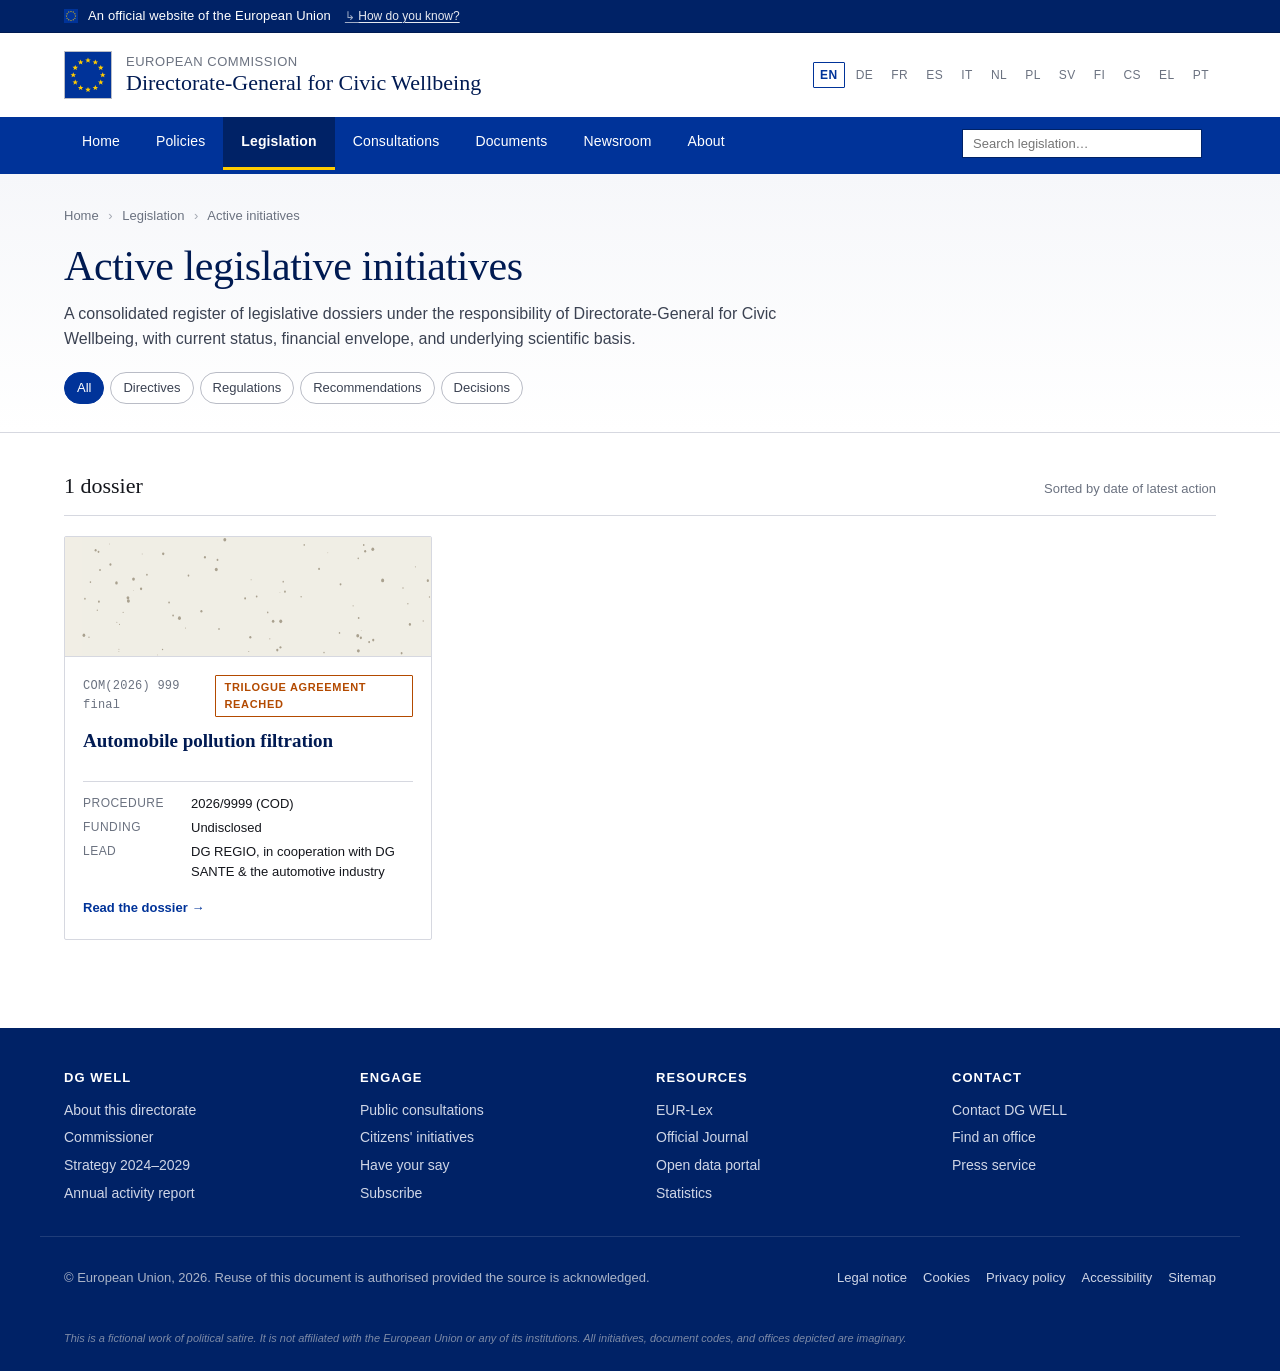
==== index.html @ bde006fa "Initial commit" ====
<!doctype html>
<html lang="en">
<head>
<meta charset="utf-8">
<meta name="viewport" content="width=device-width,initial-scale=1">
<title>Active legislative initiatives — Directorate-General for Civic Wellbeing</title>
<link rel="stylesheet" href="assets/styles.css">
</head>
<body>
<div class="eu-strip" role="banner">
  <div class="container eu-strip__inner">
    <span class="eu-strip__flag" aria-hidden="true"><svg viewBox="0 0 100 100" width="14" height="14" aria-hidden="true"><rect width="100" height="100" fill="#003399"/><g transform="translate(50.00 18.00)"><polygon points="0,-6 1.76,-1.85 6,-1.85 2.62,1.06 3.71,5.14 0,2.74 -3.71,5.14 -2.62,1.06 -6,-1.85 -1.76,-1.85" fill="#FFCC00"/></g><g transform="translate(66.00 22.29)"><polygon points="0,-6 1.76,-1.85 6,-1.85 2.62,1.06 3.71,5.14 0,2.74 -3.71,5.14 -2.62,1.06 -6,-1.85 -1.76,-1.85" fill="#FFCC00"/></g><g transform="translate(77.71 34.00)"><polygon points="0,-6 1.76,-1.85 6,-1.85 2.62,1.06 3.71,5.14 0,2.74 -3.71,5.14 -2.62,1.06 -6,-1.85 -1.76,-1.85" fill="#FFCC00"/></g><g transform="translate(82.00 50.00)"><polygon points="0,-6 1.76,-1.85 6,-1.85 2.62,1.06 3.71,5.14 0,2.74 -3.71,5.14 -2.62,1.06 -6,-1.85 -1.76,-1.85" fill="#FFCC00"/></g><g transform="translate(77.71 66.00)"><polygon points="0,-6 1.76,-1.85 6,-1.85 2.62,1.06 3.71,5.14 0,2.74 -3.71,5.14 -2.62,1.06 -6,-1.85 -1.76,-1.85" fill="#FFCC00"/></g><g transform="translate(66.00 77.71)"><polygon points="0,-6 1.76,-1.85 6,-1.85 2.62,1.06 3.71,5.14 0,2.74 -3.71,5.14 -2.62,1.06 -6,-1.85 -1.76,-1.85" fill="#FFCC00"/></g><g transform="translate(50.00 82.00)"><polygon points="0,-6 1.76,-1.85 6,-1.85 2.62,1.06 3.71,5.14 0,2.74 -3.71,5.14 -2.62,1.06 -6,-1.85 -1.76,-1.85" fill="#FFCC00"/></g><g transform="translate(34.00 77.71)"><polygon points="0,-6 1.76,-1.85 6,-1.85 2.62,1.06 3.71,5.14 0,2.74 -3.71,5.14 -2.62,1.06 -6,-1.85 -1.76,-1.85" fill="#FFCC00"/></g><g transform="translate(22.29 66.00)"><polygon points="0,-6 1.76,-1.85 6,-1.85 2.62,1.06 3.71,5.14 0,2.74 -3.71,5.14 -2.62,1.06 -6,-1.85 -1.76,-1.85" fill="#FFCC00"/></g><g transform="translate(18.00 50.00)"><polygon points="0,-6 1.76,-1.85 6,-1.85 2.62,1.06 3.71,5.14 0,2.74 -3.71,5.14 -2.62,1.06 -6,-1.85 -1.76,-1.85" fill="#FFCC00"/></g><g transform="translate(22.29 34.00)"><polygon points="0,-6 1.76,-1.85 6,-1.85 2.62,1.06 3.71,5.14 0,2.74 -3.71,5.14 -2.62,1.06 -6,-1.85 -1.76,-1.85" fill="#FFCC00"/></g><g transform="translate(34.00 22.29)"><polygon points="0,-6 1.76,-1.85 6,-1.85 2.62,1.06 3.71,5.14 0,2.74 -3.71,5.14 -2.62,1.06 -6,-1.85 -1.76,-1.85" fill="#FFCC00"/></g></svg></span>
    <span class="eu-strip__label">An official website of the European Union</span>
    <a class="eu-strip__verify" href="#">How do you know?</a>
  </div>
</div>
<header class="masthead">
  <div class="container masthead__inner">
    <a class="brand" href="#">
      <span class="brand__emblem"><svg viewBox="0 0 100 100" width="48" height="48" aria-hidden="true"><rect width="100" height="100" fill="#003399"/><g transform="translate(50.00 18.00)"><polygon points="0,-6 1.76,-1.85 6,-1.85 2.62,1.06 3.71,5.14 0,2.74 -3.71,5.14 -2.62,1.06 -6,-1.85 -1.76,-1.85" fill="#FFCC00"/></g><g transform="translate(66.00 22.29)"><polygon points="0,-6 1.76,-1.85 6,-1.85 2.62,1.06 3.71,5.14 0,2.74 -3.71,5.14 -2.62,1.06 -6,-1.85 -1.76,-1.85" fill="#FFCC00"/></g><g transform="translate(77.71 34.00)"><polygon points="0,-6 1.76,-1.85 6,-1.85 2.62,1.06 3.71,5.14 0,2.74 -3.71,5.14 -2.62,1.06 -6,-1.85 -1.76,-1.85" fill="#FFCC00"/></g><g transform="translate(82.00 50.00)"><polygon points="0,-6 1.76,-1.85 6,-1.85 2.62,1.06 3.71,5.14 0,2.74 -3.71,5.14 -2.62,1.06 -6,-1.85 -1.76,-1.85" fill="#FFCC00"/></g><g transform="translate(77.71 66.00)"><polygon points="0,-6 1.76,-1.85 6,-1.85 2.62,1.06 3.71,5.14 0,2.74 -3.71,5.14 -2.62,1.06 -6,-1.85 -1.76,-1.85" fill="#FFCC00"/></g><g transform="translate(66.00 77.71)"><polygon points="0,-6 1.76,-1.85 6,-1.85 2.62,1.06 3.71,5.14 0,2.74 -3.71,5.14 -2.62,1.06 -6,-1.85 -1.76,-1.85" fill="#FFCC00"/></g><g transform="translate(50.00 82.00)"><polygon points="0,-6 1.76,-1.85 6,-1.85 2.62,1.06 3.71,5.14 0,2.74 -3.71,5.14 -2.62,1.06 -6,-1.85 -1.76,-1.85" fill="#FFCC00"/></g><g transform="translate(34.00 77.71)"><polygon points="0,-6 1.76,-1.85 6,-1.85 2.62,1.06 3.71,5.14 0,2.74 -3.71,5.14 -2.62,1.06 -6,-1.85 -1.76,-1.85" fill="#FFCC00"/></g><g transform="translate(22.29 66.00)"><polygon points="0,-6 1.76,-1.85 6,-1.85 2.62,1.06 3.71,5.14 0,2.74 -3.71,5.14 -2.62,1.06 -6,-1.85 -1.76,-1.85" fill="#FFCC00"/></g><g transform="translate(18.00 50.00)"><polygon points="0,-6 1.76,-1.85 6,-1.85 2.62,1.06 3.71,5.14 0,2.74 -3.71,5.14 -2.62,1.06 -6,-1.85 -1.76,-1.85" fill="#FFCC00"/></g><g transform="translate(22.29 34.00)"><polygon points="0,-6 1.76,-1.85 6,-1.85 2.62,1.06 3.71,5.14 0,2.74 -3.71,5.14 -2.62,1.06 -6,-1.85 -1.76,-1.85" fill="#FFCC00"/></g><g transform="translate(34.00 22.29)"><polygon points="0,-6 1.76,-1.85 6,-1.85 2.62,1.06 3.71,5.14 0,2.74 -3.71,5.14 -2.62,1.06 -6,-1.85 -1.76,-1.85" fill="#FFCC00"/></g></svg></span>
      <span class="brand__text">
        <span class="brand__parent">European Commission</span>
        <span class="brand__dg">Directorate-General for Civic Wellbeing</span>
      </span>
    </a>
    <div class="masthead__lang" aria-label="Language">
      <a class="lang lang--current" href="#">EN</a><a class="lang" href="#">DE</a><a class="lang" href="#">FR</a><a class="lang" href="#">ES</a><a class="lang" href="#">IT</a><a class="lang" href="#">NL</a><a class="lang" href="#">PL</a><a class="lang" href="#">SV</a><a class="lang" href="#">FI</a><a class="lang" href="#">CS</a><a class="lang" href="#">EL</a><a class="lang" href="#">PT</a>
    </div>
  </div>
  <nav class="primary-nav" aria-label="Primary">
    <div class="container primary-nav__inner">
      <a href="#">Home</a>
      <a href="#">Policies</a>
      <a href="#" aria-current="page">Legislation</a>
      <a href="#">Consultations</a>
      <a href="#">Documents</a>
      <a href="#">Newsroom</a>
      <a href="#">About</a>
      <span class="primary-nav__search" role="search">
        <input type="search" placeholder="Search legislation…" aria-label="Search">
      </span>
    </div>
  </nav>
</header>

<main id="main">

  <section class="hero">
    <div class="container">
      <p class="breadcrumb"><a href="#">Home</a> <span>›</span> <a href="#">Legislation</a> <span>›</span> Active initiatives</p>
      <h1>Active legislative initiatives</h1>
      <p class="hero__lede">A consolidated register of legislative dossiers under the responsibility of Directorate-General for Civic Wellbeing, with current status, financial envelope, and underlying scientific basis.</p>
      <div class="hero__chips" aria-hidden="true">
        <span class="chip chip--active">All</span>
        <span class="chip">Directives</span>
        <span class="chip">Regulations</span>
        <span class="chip">Recommendations</span>
        <span class="chip">Decisions</span>
      </div>
    </div>
  </section>

  <section class="initiatives">
    <div class="container">
      <header class="initiatives__head">
        <h2>1 dossier</h2>
        <p class="initiatives__sort">Sorted by date of latest action</p>
      </header>
      <div class="grid">
<a class="card" href="legislation/pollution-filtration-for-personal-automobiles.html">
  <div class="card__hero"><svg viewBox="0 0 600 160" preserveAspectRatio="none" xmlns="http://www.w3.org/2000/svg" aria-hidden="true">
  <rect width="600" height="160" fill="#f1eee5"/>
  <g fill="#7a6f55" opacity="0.6">
    <circle cx="489.7" cy="10.7" r="1.30"/>
    <circle cx="430.9" cy="21.2" r="0.54"/>
    <circle cx="223.6" cy="99.8" r="1.72"/>
    <circle cx="57.4" cy="44.4" r="1.43"/>
    <circle cx="170.6" cy="88.0" r="1.38"/>
    <circle cx="250.0" cy="30.9" r="1.50"/>
    <circle cx="177.2" cy="105.6" r="1.43"/>
    <circle cx="301.3" cy="153.9" r="0.78"/>
    <circle cx="554.1" cy="68.5" r="1.05"/>
    <circle cx="587.2" cy="113.0" r="0.96"/>
    <circle cx="88.4" cy="153.8" r="0.66"/>
    <circle cx="485.0" cy="135.6" r="1.85"/>
    <circle cx="248.0" cy="43.7" r="2.42"/>
    <circle cx="197.7" cy="122.4" r="0.74"/>
    <circle cx="450.0" cy="129.0" r="1.20"/>
    <circle cx="50.2" cy="17.7" r="1.65"/>
    <circle cx="262.0" cy="3.7" r="2.40"/>
    <circle cx="332.3" cy="101.5" r="1.18"/>
    <circle cx="314.2" cy="80.1" r="1.38"/>
    <circle cx="562.1" cy="89.8" r="0.99"/>
    <circle cx="387.1" cy="80.4" r="1.09"/>
    <circle cx="574.3" cy="40.1" r="0.76"/>
    <circle cx="348.0" cy="152.1" r="1.82"/>
    <circle cx="88.4" cy="150.8" r="0.70"/>
    <circle cx="565.4" cy="117.5" r="1.82"/>
    <circle cx="124.7" cy="69.7" r="1.84"/>
    <circle cx="520.7" cy="58.4" r="2.49"/>
    <circle cx="95.3" cy="101.4" r="0.84"/>
    <circle cx="551.8" cy="156.3" r="1.53"/>
    <circle cx="151.6" cy="158.5" r="0.63"/>
    <circle cx="103.2" cy="81.8" r="2.27"/>
    <circle cx="504.6" cy="16.4" r="2.37"/>
    <circle cx="85.0" cy="114.7" r="0.73"/>
    <circle cx="229.4" cy="27.3" r="1.61"/>
    <circle cx="187.6" cy="109.1" r="2.46"/>
    <circle cx="498.6" cy="141.3" r="1.56"/>
    <circle cx="392.2" cy="10.6" r="1.15"/>
    <circle cx="295.3" cy="82.6" r="1.57"/>
    <circle cx="89.4" cy="117.6" r="0.80"/>
    <circle cx="161.0" cy="22.6" r="1.92"/>
    <circle cx="112.3" cy="56.6" r="2.29"/>
    <circle cx="472.3" cy="92.6" r="0.86"/>
    <circle cx="485.6" cy="125.9" r="0.51"/>
    <circle cx="74.5" cy="36.9" r="1.68"/>
    <circle cx="505.3" cy="138.6" r="1.78"/>
    <circle cx="480.7" cy="28.6" r="1.15"/>
    <circle cx="55.6" cy="87.0" r="1.53"/>
    <circle cx="159.9" cy="151.3" r="1.10"/>
    <circle cx="479.9" cy="132.9" r="2.39"/>
    <circle cx="103.9" cy="86.0" r="2.41"/>
    <circle cx="32.7" cy="83.0" r="1.22"/>
    <circle cx="41.7" cy="60.6" r="1.23"/>
    <circle cx="594.8" cy="58.7" r="1.80"/>
    <circle cx="335.8" cy="136.9" r="0.84"/>
    <circle cx="52.9" cy="98.5" r="0.99"/>
    <circle cx="112.2" cy="72.0" r="0.51"/>
    <circle cx="341.2" cy="113.3" r="2.08"/>
    <circle cx="352.4" cy="74.9" r="0.53"/>
    <circle cx="353.7" cy="113.4" r="2.44"/>
    <circle cx="360.6" cy="73.5" r="1.49"/>
    <circle cx="39.3" cy="134.7" r="0.99"/>
    <circle cx="73.1" cy="9.5" r="0.65"/>
    <circle cx="303.8" cy="134.8" r="1.71"/>
    <circle cx="481.4" cy="109.0" r="1.41"/>
    <circle cx="424.6" cy="155.4" r="1.09"/>
    <circle cx="480.9" cy="153.1" r="2.33"/>
    <circle cx="492.1" cy="19.0" r="1.68"/>
    <circle cx="84.4" cy="61.7" r="2.12"/>
    <circle cx="126.5" cy="23.0" r="0.67"/>
    <circle cx="597.5" cy="80.7" r="1.06"/>
    <circle cx="353.2" cy="148.4" r="1.63"/>
    <circle cx="305.1" cy="57.4" r="0.73"/>
    <circle cx="416.5" cy="42.9" r="1.50"/>
    <circle cx="134.3" cy="50.8" r="1.36"/>
    <circle cx="252.5" cy="123.7" r="1.23"/>
    <circle cx="451.7" cy="63.6" r="1.53"/>
    <circle cx="54.9" cy="19.9" r="1.54"/>
    <circle cx="357.7" cy="60.1" r="1.18"/>
    <circle cx="202.4" cy="51.9" r="1.42"/>
    <circle cx="31.0" cy="132.1" r="2.24"/>
  </g>
</svg></div>
  <div class="card__body">
    <div class="card__meta">
      <span class="card__code">COM(2026) 999 final</span>
      <span class="status status--trilogue">Trilogue agreement reached</span>
    </div>
    <h2 class="card__title">Automobile pollution filtration</h2>
    <p class="card__summary"></p>
    <dl class="card__facts">
      <div><dt>Procedure</dt><dd>2026/9999 (COD)</dd></div>
      <div><dt>Funding</dt><dd>Undisclosed</dd></div>
      <div><dt>Lead</dt><dd>DG REGIO, in cooperation with DG SANTE &amp; the automotive industry</dd></div>
    </dl>
    <span class="card__cta">Read the dossier <span aria-hidden="true">→</span></span>
  </div>
</a>
      </div>
    </div>
  </section>

</main>

<footer class="site-footer">
  <div class="container site-footer__top">
    <div class="site-footer__col">
      <h4>DG WELL</h4>
      <ul>
        <li><a href="#">About this directorate</a></li>
        <li><a href="#">Commissioner</a></li>
        <li><a href="#">Strategy 2024–2029</a></li>
        <li><a href="#">Annual activity report</a></li>
      </ul>
    </div>
    <div class="site-footer__col">
      <h4>Engage</h4>
      <ul>
        <li><a href="#">Public consultations</a></li>
        <li><a href="#">Citizens' initiatives</a></li>
        <li><a href="#">Have your say</a></li>
        <li><a href="#">Subscribe</a></li>
      </ul>
    </div>
    <div class="site-footer__col">
      <h4>Resources</h4>
      <ul>
        <li><a href="#">EUR-Lex</a></li>
        <li><a href="#">Official Journal</a></li>
        <li><a href="#">Open data portal</a></li>
        <li><a href="#">Statistics</a></li>
      </ul>
    </div>
    <div class="site-footer__col">
      <h4>Contact</h4>
      <ul>
        <li><a href="#">Contact DG WELL</a></li>
        <li><a href="#">Find an office</a></li>
        <li><a href="#">Press service</a></li>
      </ul>
    </div>
  </div>
  <div class="container site-footer__legal">
    <p>© European Union, 2026. Reuse of this document is authorised provided the source is acknowledged.</p>
    <ul class="site-footer__links">
      <li><a href="#">Legal notice</a></li>
      <li><a href="#">Cookies</a></li>
      <li><a href="#">Privacy policy</a></li>
      <li><a href="#">Accessibility</a></li>
      <li><a href="#">Sitemap</a></li>
    </ul>
  </div>
  <div class="container site-footer__disclaimer">This is a fictional work of political satire. It is not affiliated with the European Union or any of its institutions. All initiatives, document codes, and offices depicted are imaginary.</div>
</footer>
</body>
</html>
---- assets/styles.css ----
/* ---------------------------------------------------------------------------
   Tokens
   ------------------------------------------------------------------------- */
:root {
  --eu-blue: #003399;
  --eu-blue-deep: #002266;
  --eu-blue-ink: #001a52;
  --eu-blue-tint: #e6ecf6;
  --eu-gold: #ffcc00;
  --ink: #14161c;
  --ink-soft: #3b4252;
  --muted: #6b7280;
  --hairline: #d6d8e0;
  --hairline-strong: #b9bcc6;
  --paper: #ffffff;
  --paper-tint: #f6f7fa;
  --paper-tint-2: #eef0f5;

  --status-adopted: #006b3c;
  --status-trilogue: #b34a00;
  --status-council: #8a6d00;
  --status-proposal: #0050a0;
  --status-consultation: #5a2e8a;
  --status-neutral: #4b5563;

  --sans: -apple-system, BlinkMacSystemFont, "Segoe UI", "Helvetica Neue", Arial,
    "Noto Sans", system-ui, sans-serif;
  --serif: Georgia, "Source Serif Pro", "Iowan Old Style", "Times New Roman", serif;
  --mono: ui-monospace, "SF Mono", "JetBrains Mono", "Menlo", "Consolas", monospace;

  --container: 1200px;
  --document-width: 760px;
  --radius: 2px;
}

* {
  box-sizing: border-box;
}

html {
  -webkit-text-size-adjust: 100%;
}

body {
  margin: 0;
  background: var(--paper);
  color: var(--ink);
  font-family: var(--sans);
  font-size: 16px;
  line-height: 1.55;
  -webkit-font-smoothing: antialiased;
  text-rendering: optimizeLegibility;
}

a {
  color: var(--eu-blue);
  text-decoration: underline;
  text-underline-offset: 2px;
  text-decoration-thickness: 1px;
}
a:hover {
  color: var(--eu-blue-deep);
  text-decoration-thickness: 2px;
}

img,
svg {
  display: block;
  max-width: 100%;
}

.container {
  max-width: var(--container);
  margin: 0 auto;
  padding: 0 24px;
}

/* ---------------------------------------------------------------------------
   Top blue strip — "An official website..."
   ------------------------------------------------------------------------- */
.eu-strip {
  background: var(--eu-blue-deep);
  color: #fff;
  font-size: 13px;
  border-bottom: 1px solid var(--eu-blue-ink);
}
.eu-strip__inner {
  display: flex;
  align-items: center;
  gap: 10px;
  height: 32px;
}
.eu-strip__flag svg {
  display: block;
}
.eu-strip__label {
  letter-spacing: 0.01em;
}
.eu-strip__verify {
  color: #fff;
  font-size: 12px;
  margin-left: 4px;
  opacity: 0.9;
}
.eu-strip__verify::before {
  content: "↳ ";
  opacity: 0.7;
}

/* ---------------------------------------------------------------------------
   Masthead — emblem + parent + DG + language switcher
   ------------------------------------------------------------------------- */
.masthead {
  background: #fff;
  border-bottom: 4px solid var(--eu-blue);
}
.masthead__inner {
  display: flex;
  align-items: center;
  justify-content: space-between;
  gap: 24px;
  padding-top: 18px;
  padding-bottom: 18px;
}
.brand {
  display: flex;
  align-items: center;
  gap: 14px;
  text-decoration: none;
  color: inherit;
}
.brand__emblem svg {
  border: 1px solid var(--hairline-strong);
}
.brand__text {
  display: flex;
  flex-direction: column;
  line-height: 1.15;
}
.brand__parent {
  font-size: 13px;
  color: var(--muted);
  letter-spacing: 0.04em;
  text-transform: uppercase;
}
.brand__dg {
  font-family: var(--serif);
  font-size: 22px;
  color: var(--eu-blue-ink);
  font-weight: 400;
}

.masthead__lang {
  display: flex;
  flex-wrap: wrap;
  gap: 2px 4px;
  align-items: center;
  max-width: 480px;
  justify-content: flex-end;
}
.lang {
  font-size: 12px;
  padding: 3px 6px;
  text-decoration: none;
  color: var(--muted);
  border: 1px solid transparent;
  border-radius: 1px;
  letter-spacing: 0.04em;
}
.lang:hover {
  color: var(--eu-blue);
  background: var(--eu-blue-tint);
}
.lang--current {
  color: var(--eu-blue);
  background: #fff;
  border-color: var(--eu-blue);
  font-weight: 600;
}

/* ---------------------------------------------------------------------------
   Primary navigation
   ------------------------------------------------------------------------- */
.primary-nav {
  background: var(--eu-blue);
  color: #fff;
}
.primary-nav__inner {
  display: flex;
  align-items: stretch;
  gap: 0;
  flex-wrap: wrap;
}
.primary-nav a {
  color: #fff;
  text-decoration: none;
  padding: 14px 18px;
  font-size: 14px;
  letter-spacing: 0.01em;
  border-bottom: 3px solid transparent;
}
.primary-nav a:hover {
  background: var(--eu-blue-deep);
}
.primary-nav a[aria-current="page"] {
  border-bottom-color: var(--eu-gold);
  background: var(--eu-blue-deep);
  font-weight: 600;
}
.primary-nav__search {
  margin-left: auto;
  display: flex;
  align-items: center;
  padding: 8px 14px;
}
.primary-nav__search input {
  font-family: inherit;
  font-size: 13px;
  background: #fff;
  border: 1px solid var(--eu-blue-deep);
  padding: 6px 10px;
  width: 240px;
  outline: none;
}
.primary-nav__search input:focus {
  border-color: var(--eu-gold);
}

/* ---------------------------------------------------------------------------
   Hero (index landing)
   ------------------------------------------------------------------------- */
.hero {
  background: linear-gradient(180deg, var(--paper-tint) 0%, var(--paper) 100%);
  border-bottom: 1px solid var(--hairline);
  padding: 32px 0 28px;
}
.breadcrumb {
  font-size: 13px;
  color: var(--muted);
  margin: 0 0 16px;
}
.breadcrumb a {
  color: var(--muted);
  text-decoration: none;
}
.breadcrumb a:hover {
  color: var(--eu-blue);
  text-decoration: underline;
}
.breadcrumb span {
  margin: 0 6px;
  opacity: 0.6;
}
.hero h1 {
  font-family: var(--serif);
  font-size: clamp(28px, 3.6vw, 42px);
  line-height: 1.15;
  margin: 0 0 12px;
  color: var(--eu-blue-ink);
  font-weight: 400;
  letter-spacing: -0.01em;
}
.hero__lede {
  max-width: 720px;
  font-size: 16px;
  color: var(--ink-soft);
  margin: 0 0 20px;
}
.hero__chips {
  display: flex;
  flex-wrap: wrap;
  gap: 6px;
}
.chip {
  display: inline-block;
  padding: 5px 12px;
  border: 1px solid var(--hairline-strong);
  border-radius: 999px;
  background: #fff;
  font-size: 13px;
  color: var(--ink-soft);
}
.chip--active {
  background: var(--eu-blue);
  border-color: var(--eu-blue);
  color: #fff;
}

/* ---------------------------------------------------------------------------
   Initiatives section + grid
   ------------------------------------------------------------------------- */
.initiatives {
  padding: 36px 0 64px;
}
.initiatives__head {
  display: flex;
  align-items: baseline;
  justify-content: space-between;
  margin: 0 0 20px;
  border-bottom: 1px solid var(--hairline);
  padding-bottom: 12px;
}
.initiatives__head h2 {
  font-family: var(--serif);
  font-size: 22px;
  font-weight: 400;
  margin: 0;
  color: var(--ink);
}
.initiatives__sort {
  font-size: 13px;
  color: var(--muted);
  margin: 0;
}

.grid {
  display: grid;
  grid-template-columns: repeat(3, 1fr);
  gap: 24px;
}
@media (max-width: 980px) {
  .grid {
    grid-template-columns: repeat(2, 1fr);
  }
}
@media (max-width: 640px) {
  .grid {
    grid-template-columns: 1fr;
  }
}

.empty {
  grid-column: 1 / -1;
  border: 2px dashed var(--hairline);
  padding: 40px;
  text-align: center;
  color: var(--muted);
  background: var(--paper-tint);
}
.empty h2 {
  margin: 0 0 8px;
  font-family: var(--serif);
  color: var(--ink);
}
.empty code {
  background: #fff;
  padding: 2px 6px;
  border: 1px solid var(--hairline);
  font-size: 13px;
}

/* Cards */
.card {
  display: flex;
  flex-direction: column;
  background: #fff;
  border: 1px solid var(--hairline);
  border-radius: var(--radius);
  text-decoration: none;
  color: inherit;
  overflow: hidden;
  transition: box-shadow 120ms ease, border-color 120ms ease, transform 120ms ease;
}
.card:hover {
  border-color: var(--eu-blue);
  box-shadow: 0 6px 20px rgba(0, 51, 153, 0.10);
  transform: translateY(-1px);
}
.card__hero {
  height: 120px;
  border-bottom: 1px solid var(--hairline);
  background: var(--paper-tint-2);
  overflow: hidden;
}
.card__hero svg {
  width: 100%;
  height: 100%;
}
.card__body {
  padding: 18px 18px 20px;
  display: flex;
  flex-direction: column;
  gap: 12px;
  flex: 1;
}
.card__meta {
  display: flex;
  align-items: center;
  justify-content: space-between;
  gap: 8px;
}
.card__code {
  font-family: var(--mono);
  font-size: 12px;
  color: var(--muted);
  letter-spacing: 0.02em;
}
.card__title {
  font-family: var(--serif);
  font-size: 19px;
  line-height: 1.25;
  margin: 0;
  font-weight: 600;
  color: var(--eu-blue-ink);
}
.card__summary {
  margin: 0;
  font-size: 14px;
  color: var(--ink-soft);
  line-height: 1.5;
}
.card__facts {
  margin: 4px 0 0;
  display: grid;
  grid-template-columns: 1fr;
  gap: 4px;
  font-size: 13px;
  border-top: 1px solid var(--hairline);
  padding-top: 12px;
}
.card__facts > div {
  display: grid;
  grid-template-columns: 100px 1fr;
  gap: 8px;
}
.card__facts dt {
  color: var(--muted);
  font-size: 12px;
  text-transform: uppercase;
  letter-spacing: 0.04em;
}
.card__facts dd {
  margin: 0;
  color: var(--ink);
}
.card__cta {
  margin-top: auto;
  padding-top: 4px;
  font-size: 13px;
  color: var(--eu-blue);
  font-weight: 600;
}
.card:hover .card__cta {
  text-decoration: underline;
}

/* ---------------------------------------------------------------------------
   Status badges
   ------------------------------------------------------------------------- */
.status {
  display: inline-block;
  padding: 3px 9px;
  border-radius: 1px;
  font-size: 11px;
  font-weight: 600;
  text-transform: uppercase;
  letter-spacing: 0.06em;
  border: 1px solid currentColor;
  background: #fff;
}
.status--adopted    { color: var(--status-adopted); }
.status--trilogue   { color: var(--status-trilogue); }
.status--council    { color: var(--status-council); }
.status--proposal   { color: var(--status-proposal); }
.status--consultation { color: var(--status-consultation); }
.status--neutral    { color: var(--status-neutral); }

/* ---------------------------------------------------------------------------
   Document (initiative detail)
   ------------------------------------------------------------------------- */
.document {
  padding: 28px 0 64px;
  background: var(--paper);
}
.document__inner {
  /* breadcrumb + hero + head + layout share container */
}
.document__hero {
  margin: 16px 0 24px;
  border: 1px solid var(--hairline);
  height: 160px;
  overflow: hidden;
}
.document__hero svg {
  width: 100%;
  height: 100%;
}
.document__head {
  margin-bottom: 28px;
  padding-bottom: 22px;
  border-bottom: 2px solid var(--eu-blue);
}
.document__code {
  font-family: var(--mono);
  font-size: 13px;
  color: var(--muted);
  margin: 0 0 6px;
  letter-spacing: 0.02em;
}
.document__head h1 {
  font-family: var(--serif);
  font-weight: 400;
  font-size: clamp(26px, 3.2vw, 36px);
  line-height: 1.18;
  margin: 0 0 10px;
  color: var(--eu-blue-ink);
  letter-spacing: -0.005em;
}
.document__short {
  margin: 0 0 14px;
  color: var(--ink-soft);
  font-size: 15px;
}
.document__short em {
  color: var(--muted);
  font-style: italic;
}
.document__meta-row {
  display: flex;
  flex-wrap: wrap;
  gap: 12px;
  align-items: center;
  font-size: 13px;
  color: var(--muted);
}
.document__meta-row .document__date::before,
.document__meta-row .document__file::before {
  content: "·";
  margin-right: 12px;
  color: var(--hairline-strong);
}

.document__layout {
  display: grid;
  grid-template-columns: 1fr 280px;
  gap: 48px;
}
@media (max-width: 900px) {
  .document__layout {
    grid-template-columns: 1fr;
  }
}

.document__aside {
  font-size: 13px;
  border-left: 4px solid var(--eu-blue);
  padding: 0 0 0 18px;
  align-self: start;
  position: sticky;
  top: 16px;
}
.facts {
  margin: 0 0 24px;
  display: flex;
  flex-direction: column;
  gap: 12px;
}
.facts > div {
  display: flex;
  flex-direction: column;
  gap: 2px;
}
.facts dt {
  text-transform: uppercase;
  letter-spacing: 0.06em;
  font-size: 11px;
  color: var(--muted);
  font-weight: 600;
}
.facts dd {
  margin: 0;
  color: var(--ink);
  font-size: 14px;
}
.aside-block {
  margin-bottom: 22px;
}
.aside-block h3 {
  font-size: 12px;
  text-transform: uppercase;
  letter-spacing: 0.06em;
  margin: 0 0 8px;
  color: var(--muted);
  font-weight: 600;
}
.downloads {
  list-style: none;
  margin: 0;
  padding: 0;
  display: flex;
  flex-direction: column;
  gap: 4px;
}
.downloads a {
  font-size: 13px;
}
.downloads a::before {
  content: "↧ ";
  color: var(--muted);
}
.aside-block__langs {
  font-size: 12px;
  line-height: 1.7;
  color: var(--muted);
  margin: 0;
}
.aside-block__langs strong {
  color: var(--eu-blue);
}

/* Body of the legislative document */
.document__body {
  font-family: var(--serif);
  font-size: 17px;
  line-height: 1.7;
  color: var(--ink);
  max-width: var(--document-width);
}
.document__body h2 {
  font-family: var(--sans);
  font-size: 13px;
  text-transform: uppercase;
  letter-spacing: 0.08em;
  color: var(--eu-blue);
  margin: 36px 0 14px;
  padding-bottom: 6px;
  border-bottom: 1px solid var(--hairline);
  font-weight: 700;
}
.document__body h2:first-child {
  margin-top: 0;
}
.document__body h3 {
  font-family: var(--serif);
  font-size: 20px;
  font-weight: 600;
  color: var(--eu-blue-ink);
  margin: 28px 0 10px;
}
.document__body h4 {
  font-family: var(--sans);
  font-size: 14px;
  text-transform: uppercase;
  letter-spacing: 0.06em;
  color: var(--ink-soft);
  margin: 22px 0 6px;
}
.document__body p {
  margin: 0 0 16px;
}
.document__body ul,
.document__body ol {
  margin: 0 0 18px;
  padding-left: 24px;
}
.document__body li {
  margin-bottom: 6px;
}
.document__body strong {
  color: var(--eu-blue-ink);
}
.document__body code {
  background: var(--paper-tint-2);
  padding: 1px 5px;
  font-size: 0.9em;
  font-family: var(--mono);
  border: 1px solid var(--hairline);
}
.document__body hr {
  border: 0;
  border-top: 1px solid var(--hairline);
  margin: 32px 0;
}

/* Recitals — italic, indented, official feel */
.document__body blockquote {
  margin: 18px 0 24px;
  padding: 8px 0 8px 22px;
  border-left: 3px solid var(--eu-gold);
  background: linear-gradient(90deg, var(--paper-tint) 0%, transparent 95%);
  font-family: var(--serif);
  color: var(--ink-soft);
  font-size: 15px;
  line-height: 1.65;
}
.document__body blockquote p {
  margin: 0 0 10px;
}
.document__body blockquote p:last-child {
  margin-bottom: 0;
}
.document__body blockquote em {
  color: var(--ink);
}

/* Numbered citations / references list */
.document__body ol > li {
  padding-left: 4px;
}

/* ---------------------------------------------------------------------------
   Footer
   ------------------------------------------------------------------------- */
.site-footer {
  background: var(--eu-blue-deep);
  color: #cfd6e6;
  margin-top: 24px;
}
.site-footer a {
  color: #cfd6e6;
  text-decoration: none;
}
.site-footer a:hover {
  color: #fff;
  text-decoration: underline;
}
.site-footer__top {
  display: grid;
  grid-template-columns: repeat(4, 1fr);
  gap: 32px;
  padding: 40px 24px 32px;
}
@media (max-width: 800px) {
  .site-footer__top {
    grid-template-columns: repeat(2, 1fr);
  }
}
@media (max-width: 480px) {
  .site-footer__top {
    grid-template-columns: 1fr;
  }
}
.site-footer__col h4 {
  font-size: 13px;
  text-transform: uppercase;
  letter-spacing: 0.06em;
  margin: 0 0 12px;
  color: #fff;
  font-weight: 600;
  letter-spacing: 0.08em;
}
.site-footer__col ul {
  list-style: none;
  margin: 0;
  padding: 0;
  display: flex;
  flex-direction: column;
  gap: 6px;
  font-size: 14px;
}
.site-footer__legal {
  display: flex;
  flex-wrap: wrap;
  align-items: center;
  justify-content: space-between;
  gap: 12px;
  padding: 18px 24px;
  border-top: 1px solid rgba(255, 255, 255, 0.12);
  font-size: 13px;
  color: #aab4c8;
}
.site-footer__links {
  list-style: none;
  margin: 0;
  padding: 0;
  display: flex;
  flex-wrap: wrap;
  gap: 16px;
  font-size: 13px;
}
.site-footer__disclaimer {
  padding: 10px 24px 24px;
  font-size: 11px;
  color: #7c8aa6;
  font-style: italic;
}

/* ---------------------------------------------------------------------------
   Print
   ------------------------------------------------------------------------- */
@media print {
  .eu-strip,
  .primary-nav,
  .masthead__lang,
  .site-footer,
  .document__aside,
  .hero__chips,
  .card__cta {
    display: none !important;
  }
  .document__layout {
    grid-template-columns: 1fr;
  }
  body {
    color: #000;
  }
  a {
    color: #000;
    text-decoration: underline;
  }
}
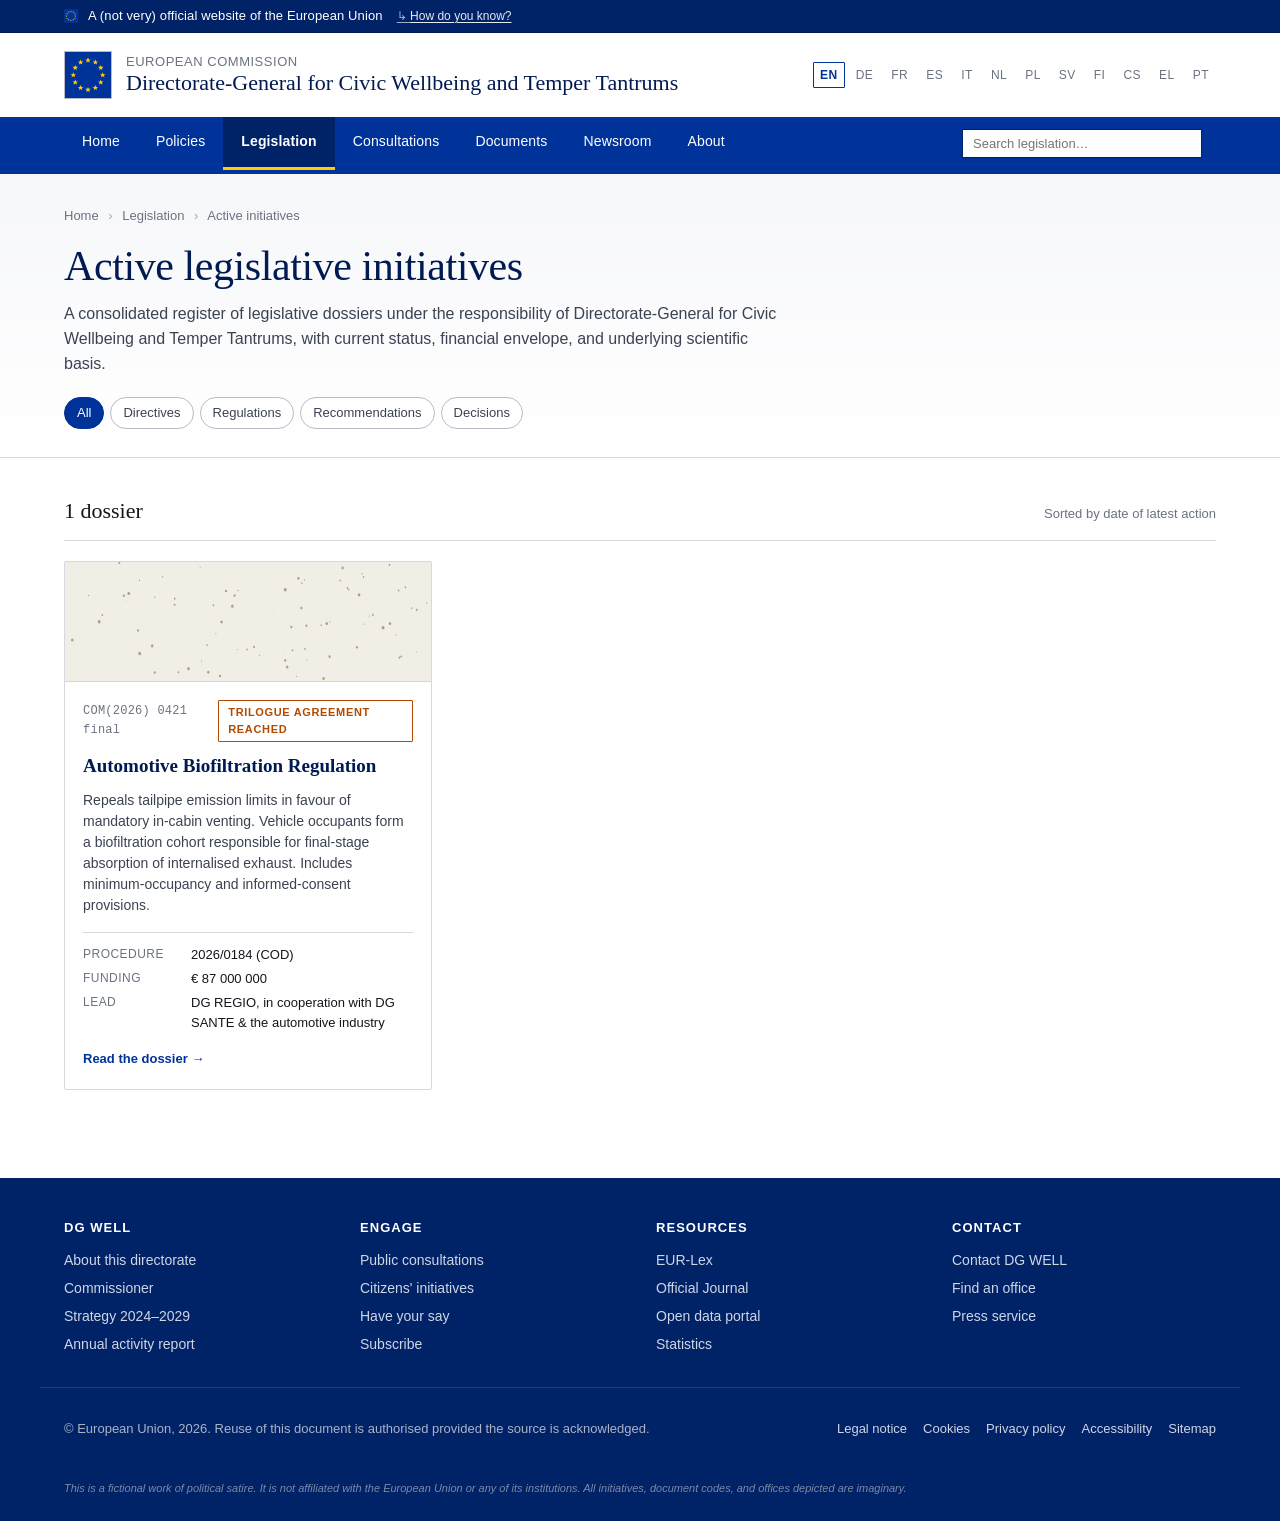
==== commit 0b87412c: "WIP" ====
--- a/index.html
+++ b/index.html
@@ -4,15 +4,15 @@
 <head>
 <meta charset="utf-8">
 <meta name="viewport" content="width=device-width,initial-scale=1">
-<title>Active legislative initiatives — Directorate-General for Civic Wellbeing</title>
+<title>Active legislative initiatives — Directorate-General for Civic Wellbeing and Temper Tantrums</title>
 <link rel="stylesheet" href="assets/styles.css">
 </head>
 <body>
 <div class="eu-strip" role="banner">
   <div class="container eu-strip__inner">
     <span class="eu-strip__flag" aria-hidden="true"><svg viewBox="0 0 100 100" width="14" height="14" aria-hidden="true"><rect width="100" height="100" fill="#003399"/><g transform="translate(50.00 18.00)"><polygon points="0,-6 1.76,-1.85 6,-1.85 2.62,1.06 3.71,5.14 0,2.74 -3.71,5.14 -2.62,1.06 -6,-1.85 -1.76,-1.85" fill="#FFCC00"/></g><g transform="translate(66.00 22.29)"><polygon points="0,-6 1.76,-1.85 6,-1.85 2.62,1.06 3.71,5.14 0,2.74 -3.71,5.14 -2.62,1.06 -6,-1.85 -1.76,-1.85" fill="#FFCC00"/></g><g transform="translate(77.71 34.00)"><polygon points="0,-6 1.76,-1.85 6,-1.85 2.62,1.06 3.71,5.14 0,2.74 -3.71,5.14 -2.62,1.06 -6,-1.85 -1.76,-1.85" fill="#FFCC00"/></g><g transform="translate(82.00 50.00)"><polygon points="0,-6 1.76,-1.85 6,-1.85 2.62,1.06 3.71,5.14 0,2.74 -3.71,5.14 -2.62,1.06 -6,-1.85 -1.76,-1.85" fill="#FFCC00"/></g><g transform="translate(77.71 66.00)"><polygon points="0,-6 1.76,-1.85 6,-1.85 2.62,1.06 3.71,5.14 0,2.74 -3.71,5.14 -2.62,1.06 -6,-1.85 -1.76,-1.85" fill="#FFCC00"/></g><g transform="translate(66.00 77.71)"><polygon points="0,-6 1.76,-1.85 6,-1.85 2.62,1.06 3.71,5.14 0,2.74 -3.71,5.14 -2.62,1.06 -6,-1.85 -1.76,-1.85" fill="#FFCC00"/></g><g transform="translate(50.00 82.00)"><polygon points="0,-6 1.76,-1.85 6,-1.85 2.62,1.06 3.71,5.14 0,2.74 -3.71,5.14 -2.62,1.06 -6,-1.85 -1.76,-1.85" fill="#FFCC00"/></g><g transform="translate(34.00 77.71)"><polygon points="0,-6 1.76,-1.85 6,-1.85 2.62,1.06 3.71,5.14 0,2.74 -3.71,5.14 -2.62,1.06 -6,-1.85 -1.76,-1.85" fill="#FFCC00"/></g><g transform="translate(22.29 66.00)"><polygon points="0,-6 1.76,-1.85 6,-1.85 2.62,1.06 3.71,5.14 0,2.74 -3.71,5.14 -2.62,1.06 -6,-1.85 -1.76,-1.85" fill="#FFCC00"/></g><g transform="translate(18.00 50.00)"><polygon points="0,-6 1.76,-1.85 6,-1.85 2.62,1.06 3.71,5.14 0,2.74 -3.71,5.14 -2.62,1.06 -6,-1.85 -1.76,-1.85" fill="#FFCC00"/></g><g transform="translate(22.29 34.00)"><polygon points="0,-6 1.76,-1.85 6,-1.85 2.62,1.06 3.71,5.14 0,2.74 -3.71,5.14 -2.62,1.06 -6,-1.85 -1.76,-1.85" fill="#FFCC00"/></g><g transform="translate(34.00 22.29)"><polygon points="0,-6 1.76,-1.85 6,-1.85 2.62,1.06 3.71,5.14 0,2.74 -3.71,5.14 -2.62,1.06 -6,-1.85 -1.76,-1.85" fill="#FFCC00"/></g></svg></span>
-    <span class="eu-strip__label">An official website of the European Union</span>
-    <a class="eu-strip__verify" href="#">How do you know?</a>
+    <span class="eu-strip__label">A (not very) official website of the European Union</span>
+    <a class="eu-strip__verify" target="_blank" href="https://european-union.europa.eu/institutions-law-budget/institutions-and-bodies/search-all-eu-institutions-and-bodies_en">How do you know?</a>
   </div>
 </div>
 <header class="masthead">
@@ -21,7 +21,7 @@
       <span class="brand__emblem"><svg viewBox="0 0 100 100" width="48" height="48" aria-hidden="true"><rect width="100" height="100" fill="#003399"/><g transform="translate(50.00 18.00)"><polygon points="0,-6 1.76,-1.85 6,-1.85 2.62,1.06 3.71,5.14 0,2.74 -3.71,5.14 -2.62,1.06 -6,-1.85 -1.76,-1.85" fill="#FFCC00"/></g><g transform="translate(66.00 22.29)"><polygon points="0,-6 1.76,-1.85 6,-1.85 2.62,1.06 3.71,5.14 0,2.74 -3.71,5.14 -2.62,1.06 -6,-1.85 -1.76,-1.85" fill="#FFCC00"/></g><g transform="translate(77.71 34.00)"><polygon points="0,-6 1.76,-1.85 6,-1.85 2.62,1.06 3.71,5.14 0,2.74 -3.71,5.14 -2.62,1.06 -6,-1.85 -1.76,-1.85" fill="#FFCC00"/></g><g transform="translate(82.00 50.00)"><polygon points="0,-6 1.76,-1.85 6,-1.85 2.62,1.06 3.71,5.14 0,2.74 -3.71,5.14 -2.62,1.06 -6,-1.85 -1.76,-1.85" fill="#FFCC00"/></g><g transform="translate(77.71 66.00)"><polygon points="0,-6 1.76,-1.85 6,-1.85 2.62,1.06 3.71,5.14 0,2.74 -3.71,5.14 -2.62,1.06 -6,-1.85 -1.76,-1.85" fill="#FFCC00"/></g><g transform="translate(66.00 77.71)"><polygon points="0,-6 1.76,-1.85 6,-1.85 2.62,1.06 3.71,5.14 0,2.74 -3.71,5.14 -2.62,1.06 -6,-1.85 -1.76,-1.85" fill="#FFCC00"/></g><g transform="translate(50.00 82.00)"><polygon points="0,-6 1.76,-1.85 6,-1.85 2.62,1.06 3.71,5.14 0,2.74 -3.71,5.14 -2.62,1.06 -6,-1.85 -1.76,-1.85" fill="#FFCC00"/></g><g transform="translate(34.00 77.71)"><polygon points="0,-6 1.76,-1.85 6,-1.85 2.62,1.06 3.71,5.14 0,2.74 -3.71,5.14 -2.62,1.06 -6,-1.85 -1.76,-1.85" fill="#FFCC00"/></g><g transform="translate(22.29 66.00)"><polygon points="0,-6 1.76,-1.85 6,-1.85 2.62,1.06 3.71,5.14 0,2.74 -3.71,5.14 -2.62,1.06 -6,-1.85 -1.76,-1.85" fill="#FFCC00"/></g><g transform="translate(18.00 50.00)"><polygon points="0,-6 1.76,-1.85 6,-1.85 2.62,1.06 3.71,5.14 0,2.74 -3.71,5.14 -2.62,1.06 -6,-1.85 -1.76,-1.85" fill="#FFCC00"/></g><g transform="translate(22.29 34.00)"><polygon points="0,-6 1.76,-1.85 6,-1.85 2.62,1.06 3.71,5.14 0,2.74 -3.71,5.14 -2.62,1.06 -6,-1.85 -1.76,-1.85" fill="#FFCC00"/></g><g transform="translate(34.00 22.29)"><polygon points="0,-6 1.76,-1.85 6,-1.85 2.62,1.06 3.71,5.14 0,2.74 -3.71,5.14 -2.62,1.06 -6,-1.85 -1.76,-1.85" fill="#FFCC00"/></g></svg></span>
       <span class="brand__text">
         <span class="brand__parent">European Commission</span>
-        <span class="brand__dg">Directorate-General for Civic Wellbeing</span>
+        <span class="brand__dg">Directorate-General for Civic Wellbeing and Temper Tantrums</span>
       </span>
     </a>
     <div class="masthead__lang" aria-label="Language">
@@ -50,7 +50,7 @@
     <div class="container">
       <p class="breadcrumb"><a href="#">Home</a> <span>›</span> <a href="#">Legislation</a> <span>›</span> Active initiatives</p>
       <h1>Active legislative initiatives</h1>
-      <p class="hero__lede">A consolidated register of legislative dossiers under the responsibility of Directorate-General for Civic Wellbeing, with current status, financial envelope, and underlying scientific basis.</p>
+      <p class="hero__lede">A consolidated register of legislative dossiers under the responsibility of Directorate-General for Civic Wellbeing and Temper Tantrums, with current status, financial envelope, and underlying scientific basis.</p>
       <div class="hero__chips" aria-hidden="true">
         <span class="chip chip--active">All</span>
         <span class="chip">Directives</span>
@@ -72,98 +72,98 @@
   <div class="card__hero"><svg viewBox="0 0 600 160" preserveAspectRatio="none" xmlns="http://www.w3.org/2000/svg" aria-hidden="true">
   <rect width="600" height="160" fill="#f1eee5"/>
   <g fill="#7a6f55" opacity="0.6">
-    <circle cx="489.7" cy="10.7" r="1.30"/>
-    <circle cx="430.9" cy="21.2" r="0.54"/>
-    <circle cx="223.6" cy="99.8" r="1.72"/>
-    <circle cx="57.4" cy="44.4" r="1.43"/>
-    <circle cx="170.6" cy="88.0" r="1.38"/>
-    <circle cx="250.0" cy="30.9" r="1.50"/>
-    <circle cx="177.2" cy="105.6" r="1.43"/>
-    <circle cx="301.3" cy="153.9" r="0.78"/>
-    <circle cx="554.1" cy="68.5" r="1.05"/>
-    <circle cx="587.2" cy="113.0" r="0.96"/>
-    <circle cx="88.4" cy="153.8" r="0.66"/>
-    <circle cx="485.0" cy="135.6" r="1.85"/>
-    <circle cx="248.0" cy="43.7" r="2.42"/>
-    <circle cx="197.7" cy="122.4" r="0.74"/>
-    <circle cx="450.0" cy="129.0" r="1.20"/>
-    <circle cx="50.2" cy="17.7" r="1.65"/>
-    <circle cx="262.0" cy="3.7" r="2.40"/>
-    <circle cx="332.3" cy="101.5" r="1.18"/>
-    <circle cx="314.2" cy="80.1" r="1.38"/>
-    <circle cx="562.1" cy="89.8" r="0.99"/>
-    <circle cx="387.1" cy="80.4" r="1.09"/>
-    <circle cx="574.3" cy="40.1" r="0.76"/>
-    <circle cx="348.0" cy="152.1" r="1.82"/>
-    <circle cx="88.4" cy="150.8" r="0.70"/>
-    <circle cx="565.4" cy="117.5" r="1.82"/>
-    <circle cx="124.7" cy="69.7" r="1.84"/>
-    <circle cx="520.7" cy="58.4" r="2.49"/>
-    <circle cx="95.3" cy="101.4" r="0.84"/>
-    <circle cx="551.8" cy="156.3" r="1.53"/>
-    <circle cx="151.6" cy="158.5" r="0.63"/>
-    <circle cx="103.2" cy="81.8" r="2.27"/>
-    <circle cx="504.6" cy="16.4" r="2.37"/>
-    <circle cx="85.0" cy="114.7" r="0.73"/>
-    <circle cx="229.4" cy="27.3" r="1.61"/>
-    <circle cx="187.6" cy="109.1" r="2.46"/>
-    <circle cx="498.6" cy="141.3" r="1.56"/>
-    <circle cx="392.2" cy="10.6" r="1.15"/>
-    <circle cx="295.3" cy="82.6" r="1.57"/>
-    <circle cx="89.4" cy="117.6" r="0.80"/>
-    <circle cx="161.0" cy="22.6" r="1.92"/>
-    <circle cx="112.3" cy="56.6" r="2.29"/>
-    <circle cx="472.3" cy="92.6" r="0.86"/>
-    <circle cx="485.6" cy="125.9" r="0.51"/>
-    <circle cx="74.5" cy="36.9" r="1.68"/>
-    <circle cx="505.3" cy="138.6" r="1.78"/>
-    <circle cx="480.7" cy="28.6" r="1.15"/>
-    <circle cx="55.6" cy="87.0" r="1.53"/>
-    <circle cx="159.9" cy="151.3" r="1.10"/>
-    <circle cx="479.9" cy="132.9" r="2.39"/>
-    <circle cx="103.9" cy="86.0" r="2.41"/>
-    <circle cx="32.7" cy="83.0" r="1.22"/>
-    <circle cx="41.7" cy="60.6" r="1.23"/>
-    <circle cx="594.8" cy="58.7" r="1.80"/>
-    <circle cx="335.8" cy="136.9" r="0.84"/>
-    <circle cx="52.9" cy="98.5" r="0.99"/>
-    <circle cx="112.2" cy="72.0" r="0.51"/>
-    <circle cx="341.2" cy="113.3" r="2.08"/>
-    <circle cx="352.4" cy="74.9" r="0.53"/>
-    <circle cx="353.7" cy="113.4" r="2.44"/>
-    <circle cx="360.6" cy="73.5" r="1.49"/>
-    <circle cx="39.3" cy="134.7" r="0.99"/>
-    <circle cx="73.1" cy="9.5" r="0.65"/>
-    <circle cx="303.8" cy="134.8" r="1.71"/>
-    <circle cx="481.4" cy="109.0" r="1.41"/>
-    <circle cx="424.6" cy="155.4" r="1.09"/>
-    <circle cx="480.9" cy="153.1" r="2.33"/>
-    <circle cx="492.1" cy="19.0" r="1.68"/>
-    <circle cx="84.4" cy="61.7" r="2.12"/>
-    <circle cx="126.5" cy="23.0" r="0.67"/>
-    <circle cx="597.5" cy="80.7" r="1.06"/>
-    <circle cx="353.2" cy="148.4" r="1.63"/>
-    <circle cx="305.1" cy="57.4" r="0.73"/>
-    <circle cx="416.5" cy="42.9" r="1.50"/>
-    <circle cx="134.3" cy="50.8" r="1.36"/>
-    <circle cx="252.5" cy="123.7" r="1.23"/>
-    <circle cx="451.7" cy="63.6" r="1.53"/>
-    <circle cx="54.9" cy="19.9" r="1.54"/>
-    <circle cx="357.7" cy="60.1" r="1.18"/>
-    <circle cx="202.4" cy="51.9" r="1.42"/>
-    <circle cx="31.0" cy="132.1" r="2.24"/>
+    <circle cx="521.4" cy="88.4" r="2.43"/>
+    <circle cx="592.9" cy="55.3" r="1.00"/>
+    <circle cx="361.0" cy="37.3" r="2.42"/>
+    <circle cx="233.0" cy="111.8" r="1.17"/>
+    <circle cx="371.1" cy="87.5" r="1.71"/>
+    <circle cx="465.3" cy="37.4" r="1.23"/>
+    <circle cx="61.3" cy="71.2" r="1.37"/>
+    <circle cx="388.3" cy="28.3" r="1.17"/>
+    <circle cx="278.0" cy="44.9" r="1.70"/>
+    <circle cx="186.0" cy="148.3" r="1.44"/>
+    <circle cx="429.1" cy="82.7" r="2.09"/>
+    <circle cx="264.0" cy="39.0" r="1.84"/>
+    <circle cx="202.4" cy="143.4" r="2.14"/>
+    <circle cx="339.7" cy="65.4" r="0.50"/>
+    <circle cx="531.9" cy="3.9" r="1.45"/>
+    <circle cx="382.7" cy="21.9" r="1.89"/>
+    <circle cx="104.5" cy="42.2" r="2.19"/>
+    <circle cx="298.4" cy="117.7" r="1.29"/>
+    <circle cx="147.1" cy="47.4" r="1.06"/>
+    <circle cx="96.5" cy="45.4" r="1.71"/>
+    <circle cx="159.9" cy="19.7" r="0.99"/>
+    <circle cx="558.0" cy="34.1" r="1.36"/>
+    <circle cx="490.7" cy="83.5" r="0.92"/>
+    <circle cx="282.6" cy="117.7" r="0.70"/>
+    <circle cx="478.5" cy="114.7" r="1.75"/>
+    <circle cx="256.6" cy="80.6" r="1.98"/>
+    <circle cx="434.2" cy="80.2" r="0.94"/>
+    <circle cx="142.9" cy="112.7" r="2.11"/>
+    <circle cx="576.5" cy="120.5" r="0.68"/>
+    <circle cx="486.9" cy="15.7" r="1.02"/>
+    <circle cx="576.7" cy="64.4" r="1.46"/>
+    <circle cx="364.2" cy="141.2" r="2.02"/>
+    <circle cx="419.9" cy="84.8" r="1.15"/>
+    <circle cx="392.6" cy="24.4" r="0.94"/>
+    <circle cx="310.0" cy="114.2" r="1.60"/>
+    <circle cx="283.7" cy="38.3" r="0.91"/>
+    <circle cx="243.3" cy="58.2" r="1.39"/>
+    <circle cx="100.8" cy="52.0" r="0.51"/>
+    <circle cx="179.7" cy="57.5" r="1.49"/>
+    <circle cx="489.5" cy="20.0" r="1.20"/>
+    <circle cx="56.0" cy="80.3" r="2.34"/>
+    <circle cx="359.8" cy="121.7" r="0.52"/>
+    <circle cx="318.7" cy="125.6" r="0.82"/>
+    <circle cx="221.6" cy="6.9" r="0.75"/>
+    <circle cx="247.4" cy="96.6" r="0.90"/>
+    <circle cx="532.7" cy="82.6" r="2.03"/>
+    <circle cx="393.2" cy="117.1" r="1.35"/>
+    <circle cx="451.2" cy="24.8" r="1.26"/>
+    <circle cx="180.0" cy="49.2" r="1.39"/>
+    <circle cx="342.0" cy="58.3" r="0.55"/>
+    <circle cx="395.8" cy="85.8" r="1.69"/>
+    <circle cx="38.7" cy="45.1" r="0.92"/>
+    <circle cx="119.8" cy="92.0" r="1.62"/>
+    <circle cx="361.0" cy="132.3" r="1.75"/>
+    <circle cx="122.4" cy="123.1" r="2.36"/>
+    <circle cx="499.0" cy="72.7" r="0.92"/>
+    <circle cx="577.1" cy="64.3" r="0.50"/>
+    <circle cx="482.0" cy="44.2" r="2.25"/>
+    <circle cx="89.1" cy="1.3" r="1.54"/>
+    <circle cx="424.0" cy="156.6" r="2.10"/>
+    <circle cx="542.7" cy="98.4" r="0.86"/>
+    <circle cx="387.5" cy="62.0" r="1.78"/>
+    <circle cx="223.8" cy="133.0" r="0.86"/>
+    <circle cx="551.3" cy="127.0" r="1.38"/>
+    <circle cx="234.9" cy="148.3" r="1.92"/>
+    <circle cx="396.6" cy="131.4" r="0.67"/>
+    <circle cx="504.8" cy="71.1" r="1.40"/>
+    <circle cx="568.2" cy="61.9" r="1.21"/>
+    <circle cx="455.1" cy="8.1" r="1.96"/>
+    <circle cx="147.0" cy="148.5" r="1.67"/>
+    <circle cx="546.9" cy="38.3" r="1.37"/>
+    <circle cx="372.9" cy="118.6" r="1.43"/>
+    <circle cx="379.7" cy="153.9" r="0.82"/>
+    <circle cx="12.0" cy="104.9" r="2.13"/>
+    <circle cx="433.8" cy="127.3" r="1.88"/>
+    <circle cx="254.0" cy="153.3" r="1.75"/>
+    <circle cx="122.1" cy="25.0" r="1.00"/>
+    <circle cx="274.3" cy="59.4" r="2.10"/>
+    <circle cx="548.2" cy="128.6" r="1.43"/>
+    <circle cx="463.1" cy="35.2" r="1.42"/>
   </g>
 </svg></div>
   <div class="card__body">
     <div class="card__meta">
-      <span class="card__code">COM(2026) 999 final</span>
+      <span class="card__code">COM(2026) 0421 final</span>
       <span class="status status--trilogue">Trilogue agreement reached</span>
     </div>
-    <h2 class="card__title">Automobile pollution filtration</h2>
-    <p class="card__summary"></p>
+    <h2 class="card__title">Automotive Biofiltration Regulation</h2>
+    <p class="card__summary">Repeals tailpipe emission limits in favour of mandatory in-cabin venting. Vehicle occupants form a biofiltration cohort responsible for final-stage absorption of internalised exhaust. Includes minimum-occupancy and informed-consent provisions.</p>
     <dl class="card__facts">
-      <div><dt>Procedure</dt><dd>2026/9999 (COD)</dd></div>
-      <div><dt>Funding</dt><dd>Undisclosed</dd></div>
+      <div><dt>Procedure</dt><dd>2026/0184 (COD)</dd></div>
+      <div><dt>Funding</dt><dd>€ 87 000 000</dd></div>
       <div><dt>Lead</dt><dd>DG REGIO, in cooperation with DG SANTE &amp; the automotive industry</dd></div>
     </dl>
     <span class="card__cta">Read the dossier <span aria-hidden="true">→</span></span>
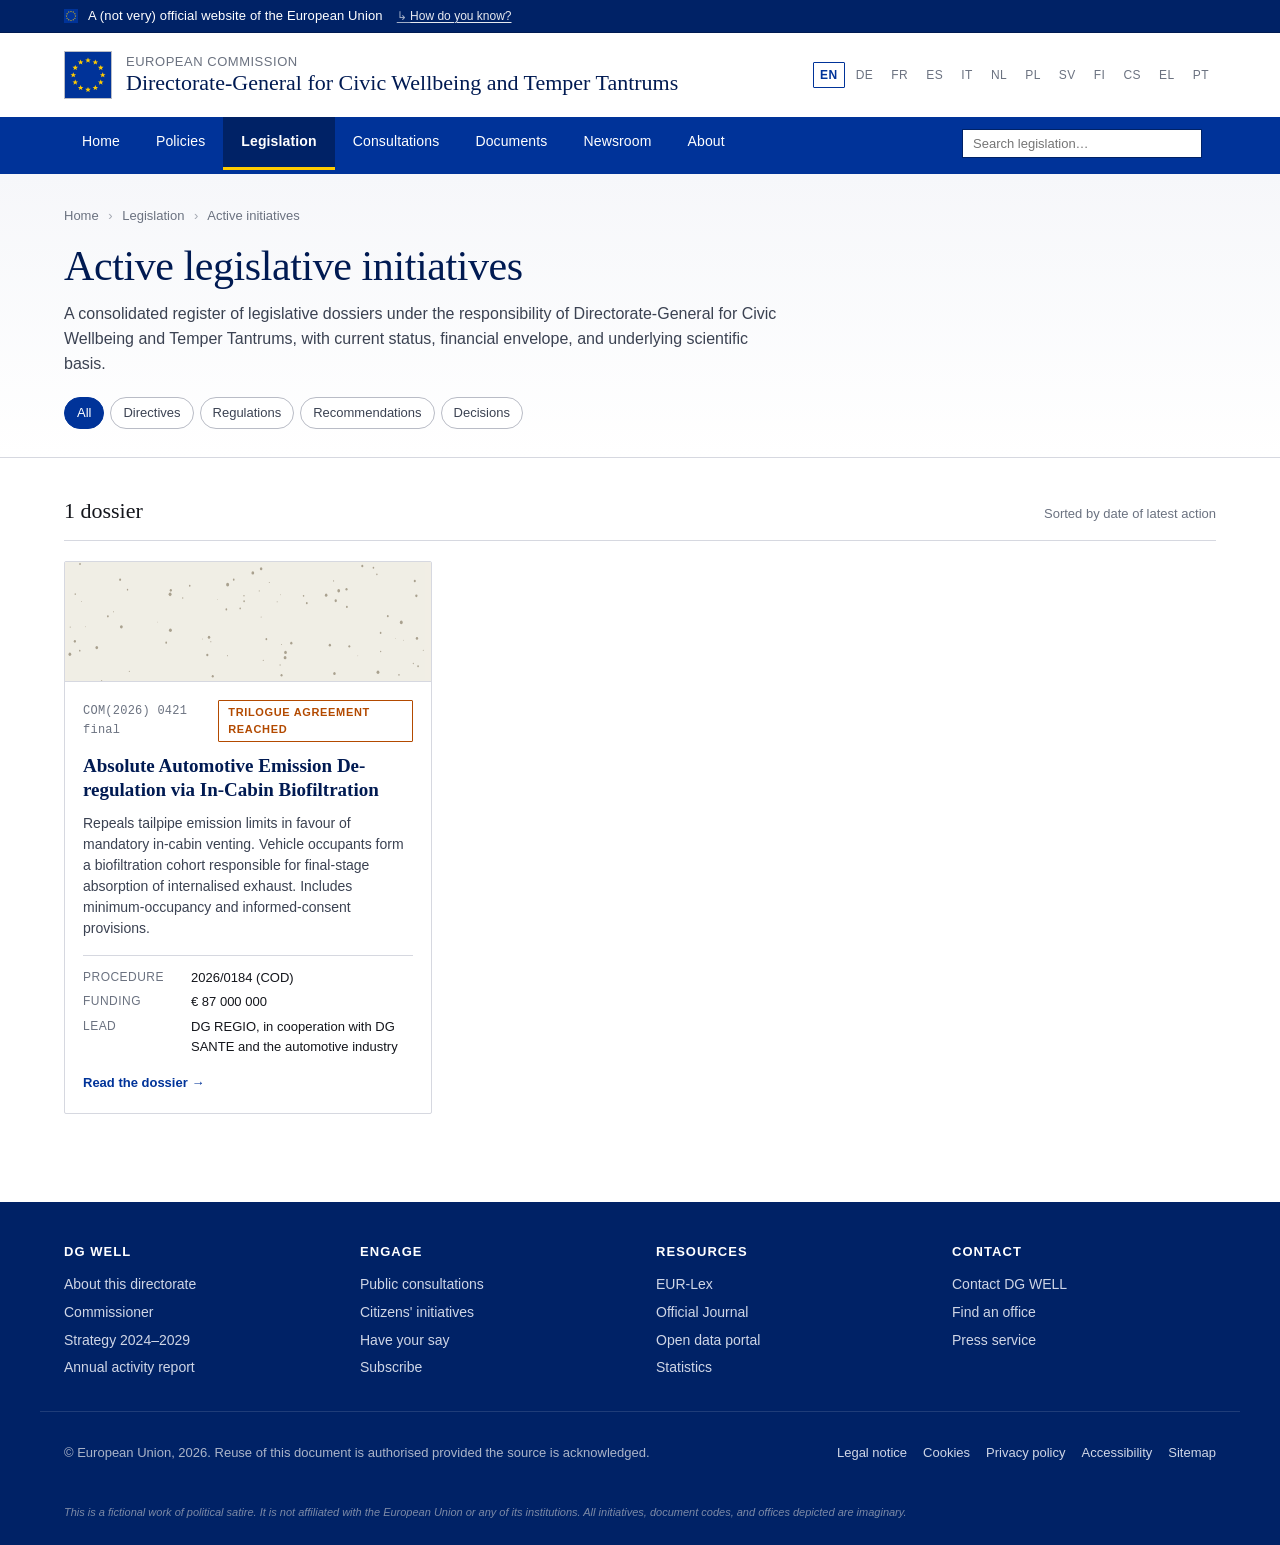
==== commit fe800b86: "WIP" ====
--- a/index.html
+++ b/index.html
@@ -72,86 +72,86 @@
   <div class="card__hero"><svg viewBox="0 0 600 160" preserveAspectRatio="none" xmlns="http://www.w3.org/2000/svg" aria-hidden="true">
   <rect width="600" height="160" fill="#f1eee5"/>
   <g fill="#7a6f55" opacity="0.6">
-    <circle cx="521.4" cy="88.4" r="2.43"/>
-    <circle cx="592.9" cy="55.3" r="1.00"/>
-    <circle cx="361.0" cy="37.3" r="2.42"/>
-    <circle cx="233.0" cy="111.8" r="1.17"/>
-    <circle cx="371.1" cy="87.5" r="1.71"/>
-    <circle cx="465.3" cy="37.4" r="1.23"/>
-    <circle cx="61.3" cy="71.2" r="1.37"/>
-    <circle cx="388.3" cy="28.3" r="1.17"/>
-    <circle cx="278.0" cy="44.9" r="1.70"/>
-    <circle cx="186.0" cy="148.3" r="1.44"/>
-    <circle cx="429.1" cy="82.7" r="2.09"/>
-    <circle cx="264.0" cy="39.0" r="1.84"/>
-    <circle cx="202.4" cy="143.4" r="2.14"/>
-    <circle cx="339.7" cy="65.4" r="0.50"/>
-    <circle cx="531.9" cy="3.9" r="1.45"/>
-    <circle cx="382.7" cy="21.9" r="1.89"/>
-    <circle cx="104.5" cy="42.2" r="2.19"/>
-    <circle cx="298.4" cy="117.7" r="1.29"/>
-    <circle cx="147.1" cy="47.4" r="1.06"/>
-    <circle cx="96.5" cy="45.4" r="1.71"/>
-    <circle cx="159.9" cy="19.7" r="0.99"/>
-    <circle cx="558.0" cy="34.1" r="1.36"/>
-    <circle cx="490.7" cy="83.5" r="0.92"/>
-    <circle cx="282.6" cy="117.7" r="0.70"/>
-    <circle cx="478.5" cy="114.7" r="1.75"/>
-    <circle cx="256.6" cy="80.6" r="1.98"/>
-    <circle cx="434.2" cy="80.2" r="0.94"/>
-    <circle cx="142.9" cy="112.7" r="2.11"/>
-    <circle cx="576.5" cy="120.5" r="0.68"/>
-    <circle cx="486.9" cy="15.7" r="1.02"/>
-    <circle cx="576.7" cy="64.4" r="1.46"/>
-    <circle cx="364.2" cy="141.2" r="2.02"/>
-    <circle cx="419.9" cy="84.8" r="1.15"/>
-    <circle cx="392.6" cy="24.4" r="0.94"/>
-    <circle cx="310.0" cy="114.2" r="1.60"/>
-    <circle cx="283.7" cy="38.3" r="0.91"/>
-    <circle cx="243.3" cy="58.2" r="1.39"/>
-    <circle cx="100.8" cy="52.0" r="0.51"/>
-    <circle cx="179.7" cy="57.5" r="1.49"/>
-    <circle cx="489.5" cy="20.0" r="1.20"/>
-    <circle cx="56.0" cy="80.3" r="2.34"/>
-    <circle cx="359.8" cy="121.7" r="0.52"/>
-    <circle cx="318.7" cy="125.6" r="0.82"/>
-    <circle cx="221.6" cy="6.9" r="0.75"/>
-    <circle cx="247.4" cy="96.6" r="0.90"/>
-    <circle cx="532.7" cy="82.6" r="2.03"/>
-    <circle cx="393.2" cy="117.1" r="1.35"/>
-    <circle cx="451.2" cy="24.8" r="1.26"/>
-    <circle cx="180.0" cy="49.2" r="1.39"/>
-    <circle cx="342.0" cy="58.3" r="0.55"/>
-    <circle cx="395.8" cy="85.8" r="1.69"/>
-    <circle cx="38.7" cy="45.1" r="0.92"/>
-    <circle cx="119.8" cy="92.0" r="1.62"/>
-    <circle cx="361.0" cy="132.3" r="1.75"/>
-    <circle cx="122.4" cy="123.1" r="2.36"/>
-    <circle cx="499.0" cy="72.7" r="0.92"/>
-    <circle cx="577.1" cy="64.3" r="0.50"/>
-    <circle cx="482.0" cy="44.2" r="2.25"/>
-    <circle cx="89.1" cy="1.3" r="1.54"/>
-    <circle cx="424.0" cy="156.6" r="2.10"/>
-    <circle cx="542.7" cy="98.4" r="0.86"/>
-    <circle cx="387.5" cy="62.0" r="1.78"/>
-    <circle cx="223.8" cy="133.0" r="0.86"/>
-    <circle cx="551.3" cy="127.0" r="1.38"/>
-    <circle cx="234.9" cy="148.3" r="1.92"/>
-    <circle cx="396.6" cy="131.4" r="0.67"/>
-    <circle cx="504.8" cy="71.1" r="1.40"/>
-    <circle cx="568.2" cy="61.9" r="1.21"/>
-    <circle cx="455.1" cy="8.1" r="1.96"/>
-    <circle cx="147.0" cy="148.5" r="1.67"/>
-    <circle cx="546.9" cy="38.3" r="1.37"/>
-    <circle cx="372.9" cy="118.6" r="1.43"/>
-    <circle cx="379.7" cy="153.9" r="0.82"/>
-    <circle cx="12.0" cy="104.9" r="2.13"/>
-    <circle cx="433.8" cy="127.3" r="1.88"/>
-    <circle cx="254.0" cy="153.3" r="1.75"/>
-    <circle cx="122.1" cy="25.0" r="1.00"/>
-    <circle cx="274.3" cy="59.4" r="2.10"/>
-    <circle cx="548.2" cy="128.6" r="1.43"/>
-    <circle cx="463.1" cy="35.2" r="1.42"/>
+    <circle cx="448.7" cy="38.6" r="2.25"/>
+    <circle cx="541.8" cy="102.8" r="0.50"/>
+    <circle cx="266.6" cy="30.5" r="2.45"/>
+    <circle cx="440.3" cy="25.4" r="0.93"/>
+    <circle cx="90.4" cy="23.7" r="1.66"/>
+    <circle cx="165.9" cy="108.5" r="1.46"/>
+    <circle cx="264.5" cy="63.7" r="1.39"/>
+    <circle cx="70.3" cy="73.0" r="1.50"/>
+    <circle cx="505.6" cy="7.7" r="1.33"/>
+    <circle cx="236.1" cy="101.1" r="2.03"/>
+    <circle cx="239.1" cy="107.1" r="0.72"/>
+    <circle cx="151.5" cy="80.8" r="0.53"/>
+    <circle cx="347.8" cy="53.5" r="0.71"/>
+    <circle cx="517.5" cy="120.2" r="1.00"/>
+    <circle cx="517.4" cy="95.3" r="1.38"/>
+    <circle cx="92.4" cy="87.2" r="2.30"/>
+    <circle cx="16.8" cy="43.2" r="1.05"/>
+    <circle cx="79.5" cy="66.9" r="0.79"/>
+    <circle cx="487.4" cy="5.3" r="1.70"/>
+    <circle cx="321.5" cy="74.0" r="0.70"/>
+    <circle cx="428.1" cy="44.6" r="2.09"/>
+    <circle cx="293.4" cy="45.4" r="1.05"/>
+    <circle cx="577.0" cy="102.7" r="2.00"/>
+    <circle cx="555.0" cy="105.2" r="0.64"/>
+    <circle cx="8.0" cy="124.0" r="2.23"/>
+    <circle cx="587.3" cy="118.8" r="0.75"/>
+    <circle cx="434.2" cy="111.9" r="1.87"/>
+    <circle cx="318.4" cy="38.9" r="0.76"/>
+    <circle cx="396.4" cy="55.4" r="1.46"/>
+    <circle cx="573.4" cy="25.6" r="1.69"/>
+    <circle cx="547.5" cy="151.7" r="1.20"/>
+    <circle cx="33.3" cy="87.1" r="0.59"/>
+    <circle cx="242.2" cy="153.7" r="1.68"/>
+    <circle cx="60.1" cy="159.6" r="0.82"/>
+    <circle cx="330.1" cy="103.7" r="1.41"/>
+    <circle cx="204.5" cy="32.0" r="1.29"/>
+    <circle cx="8.5" cy="87.5" r="0.85"/>
+    <circle cx="355.0" cy="152.3" r="1.66"/>
+    <circle cx="391.1" cy="45.5" r="1.25"/>
+    <circle cx="513.1" cy="148.3" r="2.35"/>
+    <circle cx="325.0" cy="132.3" r="0.76"/>
+    <circle cx="353.4" cy="44.0" r="0.64"/>
+    <circle cx="529.2" cy="72.8" r="1.49"/>
+    <circle cx="321.5" cy="9.1" r="2.02"/>
+    <circle cx="466.1" cy="113.4" r="1.58"/>
+    <circle cx="551.3" cy="81.2" r="2.40"/>
+    <circle cx="233.3" cy="125.1" r="1.78"/>
+    <circle cx="576.0" cy="45.4" r="1.87"/>
+    <circle cx="266.2" cy="125.9" r="0.75"/>
+    <circle cx="578.8" cy="140.3" r="1.33"/>
+    <circle cx="173.5" cy="38.1" r="1.79"/>
+    <circle cx="276.6" cy="23.7" r="1.40"/>
+    <circle cx="293.6" cy="52.8" r="1.31"/>
+    <circle cx="26.9" cy="53.0" r="0.67"/>
+    <circle cx="334.9" cy="27.6" r="0.79"/>
+    <circle cx="352.6" cy="138.5" r="0.88"/>
+    <circle cx="24.2" cy="119.2" r="1.21"/>
+    <circle cx="105.4" cy="147.1" r="0.74"/>
+    <circle cx="511.3" cy="16.7" r="1.10"/>
+    <circle cx="193.0" cy="48.3" r="0.97"/>
+    <circle cx="24.6" cy="2.7" r="1.43"/>
+    <circle cx="307.9" cy="14.7" r="2.25"/>
+    <circle cx="360.8" cy="128.6" r="2.29"/>
+    <circle cx="461.5" cy="36.7" r="1.73"/>
+    <circle cx="172.3" cy="43.5" r="2.40"/>
+    <circle cx="355.1" cy="110.8" r="0.70"/>
+    <circle cx="371.0" cy="109.1" r="1.82"/>
+    <circle cx="462.1" cy="60.5" r="1.51"/>
+    <circle cx="361.5" cy="121.6" r="2.16"/>
+    <circle cx="102.5" cy="37.2" r="1.13"/>
+    <circle cx="225.4" cy="103.6" r="0.66"/>
+    <circle cx="287.2" cy="62.4" r="1.19"/>
+    <circle cx="250.1" cy="50.3" r="0.53"/>
+    <circle cx="52.1" cy="115.0" r="2.18"/>
+    <circle cx="172.8" cy="91.9" r="2.38"/>
+    <circle cx="571.0" cy="136.5" r="0.87"/>
+    <circle cx="16.2" cy="106.6" r="1.82"/>
+    <circle cx="441.7" cy="149.8" r="2.03"/>
+    <circle cx="443.8" cy="52.1" r="1.87"/>
+    <circle cx="480.0" cy="126.2" r="0.63"/>
   </g>
 </svg></div>
   <div class="card__body">
@@ -159,12 +159,12 @@
       <span class="card__code">COM(2026) 0421 final</span>
       <span class="status status--trilogue">Trilogue agreement reached</span>
     </div>
-    <h2 class="card__title">Automotive Biofiltration Regulation</h2>
+    <h2 class="card__title">Absolute Automotive Emission De-regulation via In-Cabin Biofiltration</h2>
     <p class="card__summary">Repeals tailpipe emission limits in favour of mandatory in-cabin venting. Vehicle occupants form a biofiltration cohort responsible for final-stage absorption of internalised exhaust. Includes minimum-occupancy and informed-consent provisions.</p>
     <dl class="card__facts">
       <div><dt>Procedure</dt><dd>2026/0184 (COD)</dd></div>
       <div><dt>Funding</dt><dd>€ 87 000 000</dd></div>
-      <div><dt>Lead</dt><dd>DG REGIO, in cooperation with DG SANTE &amp; the automotive industry</dd></div>
+      <div><dt>Lead</dt><dd>DG REGIO, in cooperation with DG SANTE and the automotive industry</dd></div>
     </dl>
     <span class="card__cta">Read the dossier <span aria-hidden="true">→</span></span>
   </div>
--- a/assets/styles.css
+++ b/assets/styles.css
@@ -490,44 +490,24 @@
   padding-bottom: 22px;
   border-bottom: 2px solid var(--eu-blue);
 }
-.document__code {
-  font-family: var(--mono);
-  font-size: 13px;
-  color: var(--muted);
-  margin: 0 0 6px;
-  letter-spacing: 0.02em;
-}
 .document__head h1 {
   font-family: var(--serif);
   font-weight: 400;
-  font-size: clamp(26px, 3.2vw, 36px);
-  line-height: 1.18;
+  font-size: clamp(28px, 3.6vw, 40px);
+  line-height: 1.16;
   margin: 0 0 10px;
   color: var(--eu-blue-ink);
-  letter-spacing: -0.005em;
+  letter-spacing: -0.01em;
+  max-width: 920px;
 }
 .document__short {
-  margin: 0 0 14px;
+  margin: 0;
   color: var(--ink-soft);
   font-size: 15px;
 }
 .document__short em {
   color: var(--muted);
   font-style: italic;
-}
-.document__meta-row {
-  display: flex;
-  flex-wrap: wrap;
-  gap: 12px;
-  align-items: center;
-  font-size: 13px;
-  color: var(--muted);
-}
-.document__meta-row .document__date::before,
-.document__meta-row .document__file::before {
-  content: "·";
-  margin-right: 12px;
-  color: var(--hairline-strong);
 }
 
 .document__layout {
@@ -548,6 +528,33 @@
   align-self: start;
   position: sticky;
   top: 16px;
+}
+@media (max-width: 900px) {
+  .document__aside {
+    position: static;
+    border-left: none;
+    border-top: 4px solid var(--eu-blue);
+    padding: 18px 0 0;
+    margin-top: 32px;
+  }
+}
+
+.aside-lead {
+  margin-bottom: 22px;
+  padding-bottom: 16px;
+  border-bottom: 1px solid var(--hairline);
+}
+.aside-lead .status {
+  display: inline-block;
+  margin-bottom: 10px;
+}
+.aside-lead__code {
+  font-family: var(--mono);
+  font-size: 13px;
+  color: var(--ink);
+  margin: 0;
+  letter-spacing: 0.02em;
+  word-break: break-word;
 }
 .facts {
   margin: 0 0 24px;
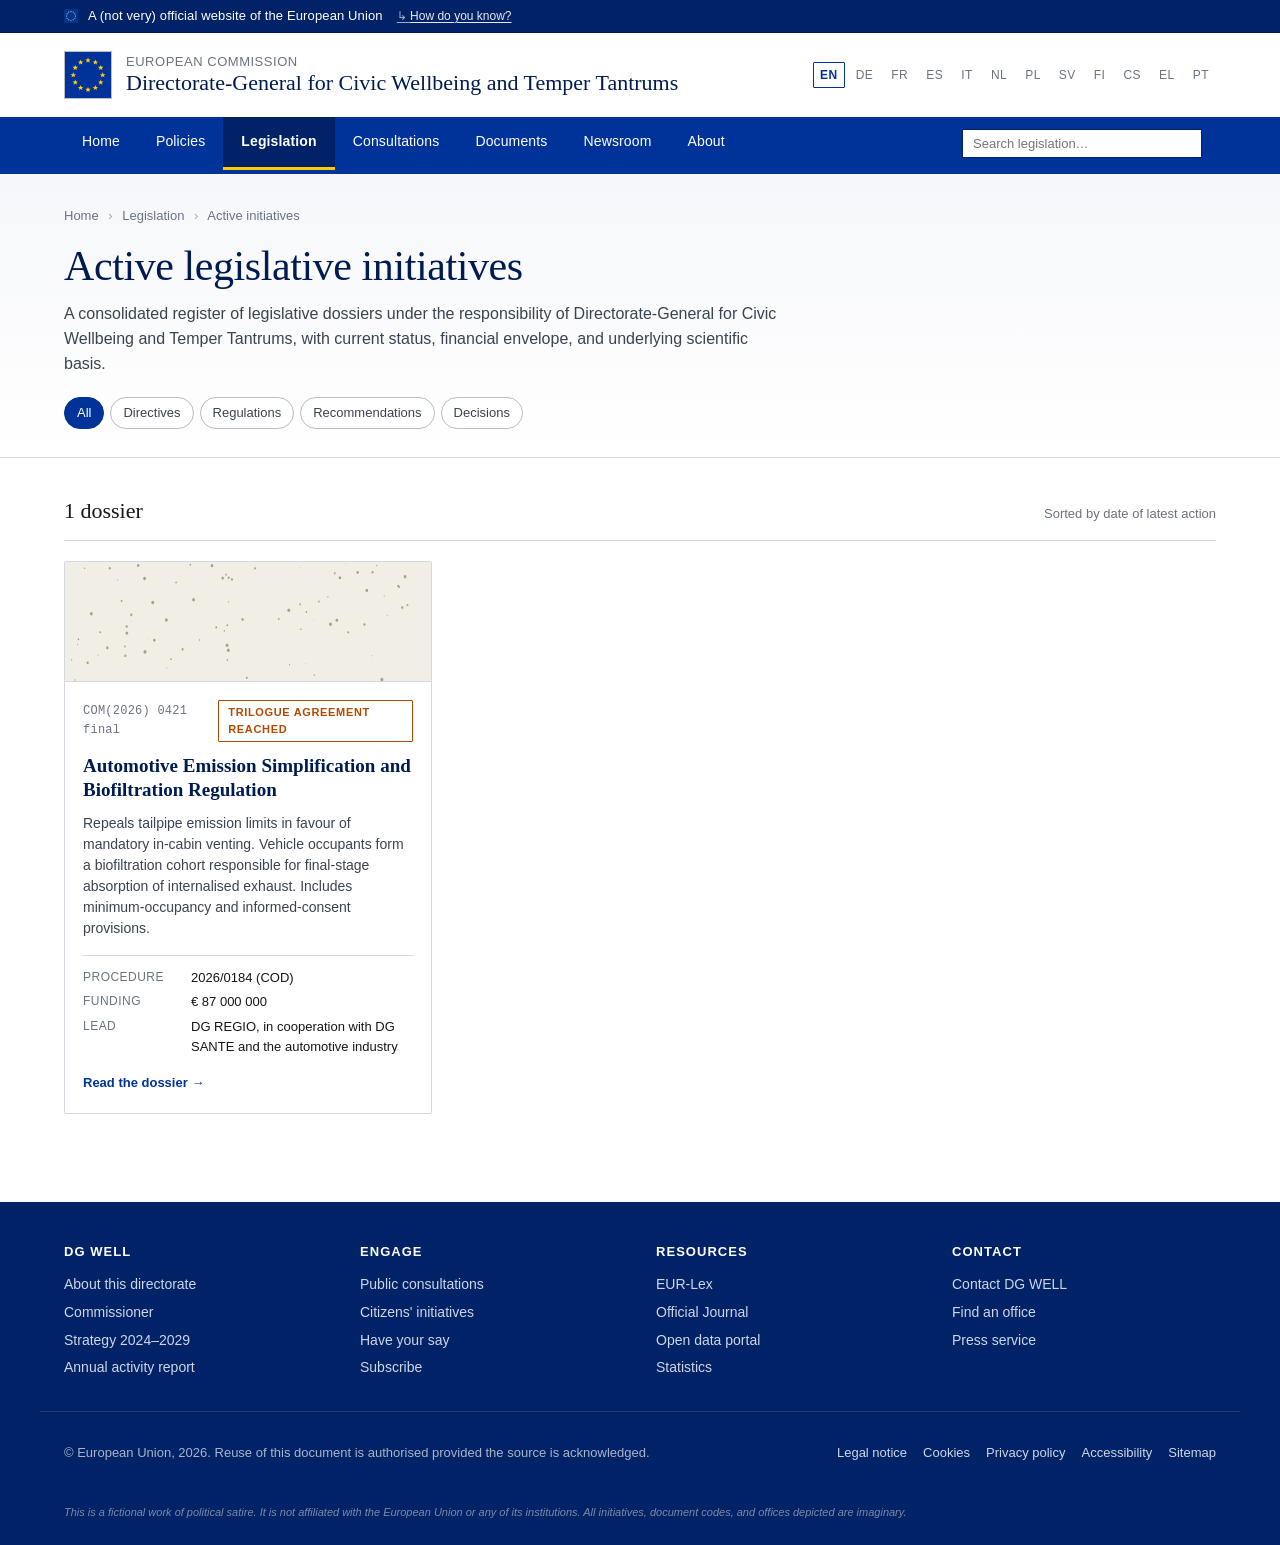
==== commit 120bbe38: "WIP" ====
--- a/index.html
+++ b/index.html
@@ -72,86 +72,86 @@
   <div class="card__hero"><svg viewBox="0 0 600 160" preserveAspectRatio="none" xmlns="http://www.w3.org/2000/svg" aria-hidden="true">
   <rect width="600" height="160" fill="#f1eee5"/>
   <g fill="#7a6f55" opacity="0.6">
-    <circle cx="448.7" cy="38.6" r="2.25"/>
-    <circle cx="541.8" cy="102.8" r="0.50"/>
-    <circle cx="266.6" cy="30.5" r="2.45"/>
-    <circle cx="440.3" cy="25.4" r="0.93"/>
-    <circle cx="90.4" cy="23.7" r="1.66"/>
-    <circle cx="165.9" cy="108.5" r="1.46"/>
-    <circle cx="264.5" cy="63.7" r="1.39"/>
-    <circle cx="70.3" cy="73.0" r="1.50"/>
-    <circle cx="505.6" cy="7.7" r="1.33"/>
-    <circle cx="236.1" cy="101.1" r="2.03"/>
-    <circle cx="239.1" cy="107.1" r="0.72"/>
-    <circle cx="151.5" cy="80.8" r="0.53"/>
-    <circle cx="347.8" cy="53.5" r="0.71"/>
-    <circle cx="517.5" cy="120.2" r="1.00"/>
-    <circle cx="517.4" cy="95.3" r="1.38"/>
-    <circle cx="92.4" cy="87.2" r="2.30"/>
-    <circle cx="16.8" cy="43.2" r="1.05"/>
-    <circle cx="79.5" cy="66.9" r="0.79"/>
-    <circle cx="487.4" cy="5.3" r="1.70"/>
-    <circle cx="321.5" cy="74.0" r="0.70"/>
-    <circle cx="428.1" cy="44.6" r="2.09"/>
-    <circle cx="293.4" cy="45.4" r="1.05"/>
-    <circle cx="577.0" cy="102.7" r="2.00"/>
-    <circle cx="555.0" cy="105.2" r="0.64"/>
-    <circle cx="8.0" cy="124.0" r="2.23"/>
-    <circle cx="587.3" cy="118.8" r="0.75"/>
-    <circle cx="434.2" cy="111.9" r="1.87"/>
-    <circle cx="318.4" cy="38.9" r="0.76"/>
-    <circle cx="396.4" cy="55.4" r="1.46"/>
-    <circle cx="573.4" cy="25.6" r="1.69"/>
-    <circle cx="547.5" cy="151.7" r="1.20"/>
-    <circle cx="33.3" cy="87.1" r="0.59"/>
-    <circle cx="242.2" cy="153.7" r="1.68"/>
-    <circle cx="60.1" cy="159.6" r="0.82"/>
-    <circle cx="330.1" cy="103.7" r="1.41"/>
-    <circle cx="204.5" cy="32.0" r="1.29"/>
-    <circle cx="8.5" cy="87.5" r="0.85"/>
-    <circle cx="355.0" cy="152.3" r="1.66"/>
-    <circle cx="391.1" cy="45.5" r="1.25"/>
-    <circle cx="513.1" cy="148.3" r="2.35"/>
-    <circle cx="325.0" cy="132.3" r="0.76"/>
-    <circle cx="353.4" cy="44.0" r="0.64"/>
-    <circle cx="529.2" cy="72.8" r="1.49"/>
-    <circle cx="321.5" cy="9.1" r="2.02"/>
-    <circle cx="466.1" cy="113.4" r="1.58"/>
-    <circle cx="551.3" cy="81.2" r="2.40"/>
-    <circle cx="233.3" cy="125.1" r="1.78"/>
-    <circle cx="576.0" cy="45.4" r="1.87"/>
-    <circle cx="266.2" cy="125.9" r="0.75"/>
-    <circle cx="578.8" cy="140.3" r="1.33"/>
-    <circle cx="173.5" cy="38.1" r="1.79"/>
-    <circle cx="276.6" cy="23.7" r="1.40"/>
-    <circle cx="293.6" cy="52.8" r="1.31"/>
-    <circle cx="26.9" cy="53.0" r="0.67"/>
-    <circle cx="334.9" cy="27.6" r="0.79"/>
-    <circle cx="352.6" cy="138.5" r="0.88"/>
-    <circle cx="24.2" cy="119.2" r="1.21"/>
-    <circle cx="105.4" cy="147.1" r="0.74"/>
-    <circle cx="511.3" cy="16.7" r="1.10"/>
-    <circle cx="193.0" cy="48.3" r="0.97"/>
-    <circle cx="24.6" cy="2.7" r="1.43"/>
-    <circle cx="307.9" cy="14.7" r="2.25"/>
-    <circle cx="360.8" cy="128.6" r="2.29"/>
-    <circle cx="461.5" cy="36.7" r="1.73"/>
-    <circle cx="172.3" cy="43.5" r="2.40"/>
-    <circle cx="355.1" cy="110.8" r="0.70"/>
-    <circle cx="371.0" cy="109.1" r="1.82"/>
-    <circle cx="462.1" cy="60.5" r="1.51"/>
-    <circle cx="361.5" cy="121.6" r="2.16"/>
-    <circle cx="102.5" cy="37.2" r="1.13"/>
-    <circle cx="225.4" cy="103.6" r="0.66"/>
-    <circle cx="287.2" cy="62.4" r="1.19"/>
-    <circle cx="250.1" cy="50.3" r="0.53"/>
-    <circle cx="52.1" cy="115.0" r="2.18"/>
-    <circle cx="172.8" cy="91.9" r="2.38"/>
-    <circle cx="571.0" cy="136.5" r="0.87"/>
-    <circle cx="16.2" cy="106.6" r="1.82"/>
-    <circle cx="441.7" cy="149.8" r="2.03"/>
-    <circle cx="443.8" cy="52.1" r="1.87"/>
-    <circle cx="480.0" cy="126.2" r="0.63"/>
+    <circle cx="143.9" cy="54.4" r="2.42"/>
+    <circle cx="552.9" cy="61.3" r="1.85"/>
+    <circle cx="167.1" cy="142.2" r="0.82"/>
+    <circle cx="367.0" cy="64.9" r="2.45"/>
+    <circle cx="108.4" cy="79.9" r="0.63"/>
+    <circle cx="394.1" cy="136.8" r="0.54"/>
+    <circle cx="205.5" cy="3.8" r="1.31"/>
+    <circle cx="445.7" cy="78.2" r="2.12"/>
+    <circle cx="547.6" cy="33.4" r="1.60"/>
+    <circle cx="490.9" cy="84.0" r="1.76"/>
+    <circle cx="503.5" cy="126.0" r="0.72"/>
+    <circle cx="73.4" cy="8.4" r="1.63"/>
+    <circle cx="511.0" cy="4.7" r="1.04"/>
+    <circle cx="459.9" cy="2.2" r="0.64"/>
+    <circle cx="69.4" cy="115.2" r="2.02"/>
+    <circle cx="435.2" cy="83.6" r="2.34"/>
+    <circle cx="258.5" cy="21.6" r="2.10"/>
+    <circle cx="407.6" cy="78.1" r="0.52"/>
+    <circle cx="386.6" cy="7.8" r="0.62"/>
+    <circle cx="10.9" cy="131.4" r="1.00"/>
+    <circle cx="368.1" cy="138.2" r="0.96"/>
+    <circle cx="504.1" cy="13.7" r="1.61"/>
+    <circle cx="43.1" cy="69.7" r="2.39"/>
+    <circle cx="546.2" cy="32.3" r="1.68"/>
+    <circle cx="131.1" cy="120.8" r="2.49"/>
+    <circle cx="22.0" cy="104.0" r="1.34"/>
+    <circle cx="273.6" cy="23.6" r="1.68"/>
+    <circle cx="408.8" cy="151.9" r="1.12"/>
+    <circle cx="173.7" cy="130.6" r="1.29"/>
+    <circle cx="385.5" cy="56.7" r="1.39"/>
+    <circle cx="311.5" cy="8.7" r="1.55"/>
+    <circle cx="267.7" cy="118.6" r="2.35"/>
+    <circle cx="108.7" cy="71.0" r="1.84"/>
+    <circle cx="54.0" cy="125.2" r="0.79"/>
+    <circle cx="182.1" cy="27.4" r="1.32"/>
+    <circle cx="16.5" cy="158.8" r="1.03"/>
+    <circle cx="266.3" cy="131.6" r="1.29"/>
+    <circle cx="166.2" cy="77.9" r="2.43"/>
+    <circle cx="350.5" cy="76.8" r="1.34"/>
+    <circle cx="519.5" cy="158.0" r="2.34"/>
+    <circle cx="86.4" cy="24.4" r="0.78"/>
+    <circle cx="395.7" cy="67.3" r="1.29"/>
+    <circle cx="557.5" cy="19.9" r="2.29"/>
+    <circle cx="494.8" cy="38.3" r="2.18"/>
+    <circle cx="291.1" cy="77.3" r="1.86"/>
+    <circle cx="298.0" cy="155.7" r="1.55"/>
+    <circle cx="442.2" cy="15.4" r="1.50"/>
+    <circle cx="264.0" cy="17.2" r="1.34"/>
+    <circle cx="101.1" cy="86.7" r="1.74"/>
+    <circle cx="37.2" cy="135.5" r="1.82"/>
+    <circle cx="261.2" cy="92.5" r="1.13"/>
+    <circle cx="241.0" cy="4.9" r="2.19"/>
+    <circle cx="479.8" cy="14.0" r="2.00"/>
+    <circle cx="561.5" cy="58.0" r="1.50"/>
+    <circle cx="416.3" cy="53.1" r="1.36"/>
+    <circle cx="268.3" cy="53.7" r="0.90"/>
+    <circle cx="247.9" cy="87.9" r="1.50"/>
+    <circle cx="268.3" cy="21.3" r="1.72"/>
+    <circle cx="130.5" cy="22.3" r="2.34"/>
+    <circle cx="523.3" cy="45.5" r="0.93"/>
+    <circle cx="192.8" cy="117.4" r="1.62"/>
+    <circle cx="210.8" cy="50.7" r="2.40"/>
+    <circle cx="32.2" cy="8.4" r="1.09"/>
+    <circle cx="386.6" cy="90.4" r="1.15"/>
+    <circle cx="92.8" cy="52.4" r="1.51"/>
+    <circle cx="528.3" cy="71.6" r="0.81"/>
+    <circle cx="101.4" cy="95.6" r="2.32"/>
+    <circle cx="98.9" cy="126.0" r="1.75"/>
+    <circle cx="119.9" cy="4.6" r="2.00"/>
+    <circle cx="431.0" cy="46.7" r="1.06"/>
+    <circle cx="265.7" cy="111.9" r="2.30"/>
+    <circle cx="57.8" cy="94.5" r="1.46"/>
+    <circle cx="464.3" cy="94.5" r="1.54"/>
+    <circle cx="98.2" cy="113.6" r="1.27"/>
+    <circle cx="450.7" cy="21.2" r="2.12"/>
+    <circle cx="146.4" cy="105.3" r="1.95"/>
+    <circle cx="220.5" cy="104.9" r="1.10"/>
+    <circle cx="135.1" cy="102.3" r="0.59"/>
+    <circle cx="20.7" cy="110.9" r="0.84"/>
+    <circle cx="266.1" cy="85.1" r="1.30"/>
   </g>
 </svg></div>
   <div class="card__body">
@@ -159,7 +159,7 @@
       <span class="card__code">COM(2026) 0421 final</span>
       <span class="status status--trilogue">Trilogue agreement reached</span>
     </div>
-    <h2 class="card__title">Absolute Automotive Emission De-regulation via In-Cabin Biofiltration</h2>
+    <h2 class="card__title">Automotive Emission Simplification and Biofiltration Regulation</h2>
     <p class="card__summary">Repeals tailpipe emission limits in favour of mandatory in-cabin venting. Vehicle occupants form a biofiltration cohort responsible for final-stage absorption of internalised exhaust. Includes minimum-occupancy and informed-consent provisions.</p>
     <dl class="card__facts">
       <div><dt>Procedure</dt><dd>2026/0184 (COD)</dd></div>
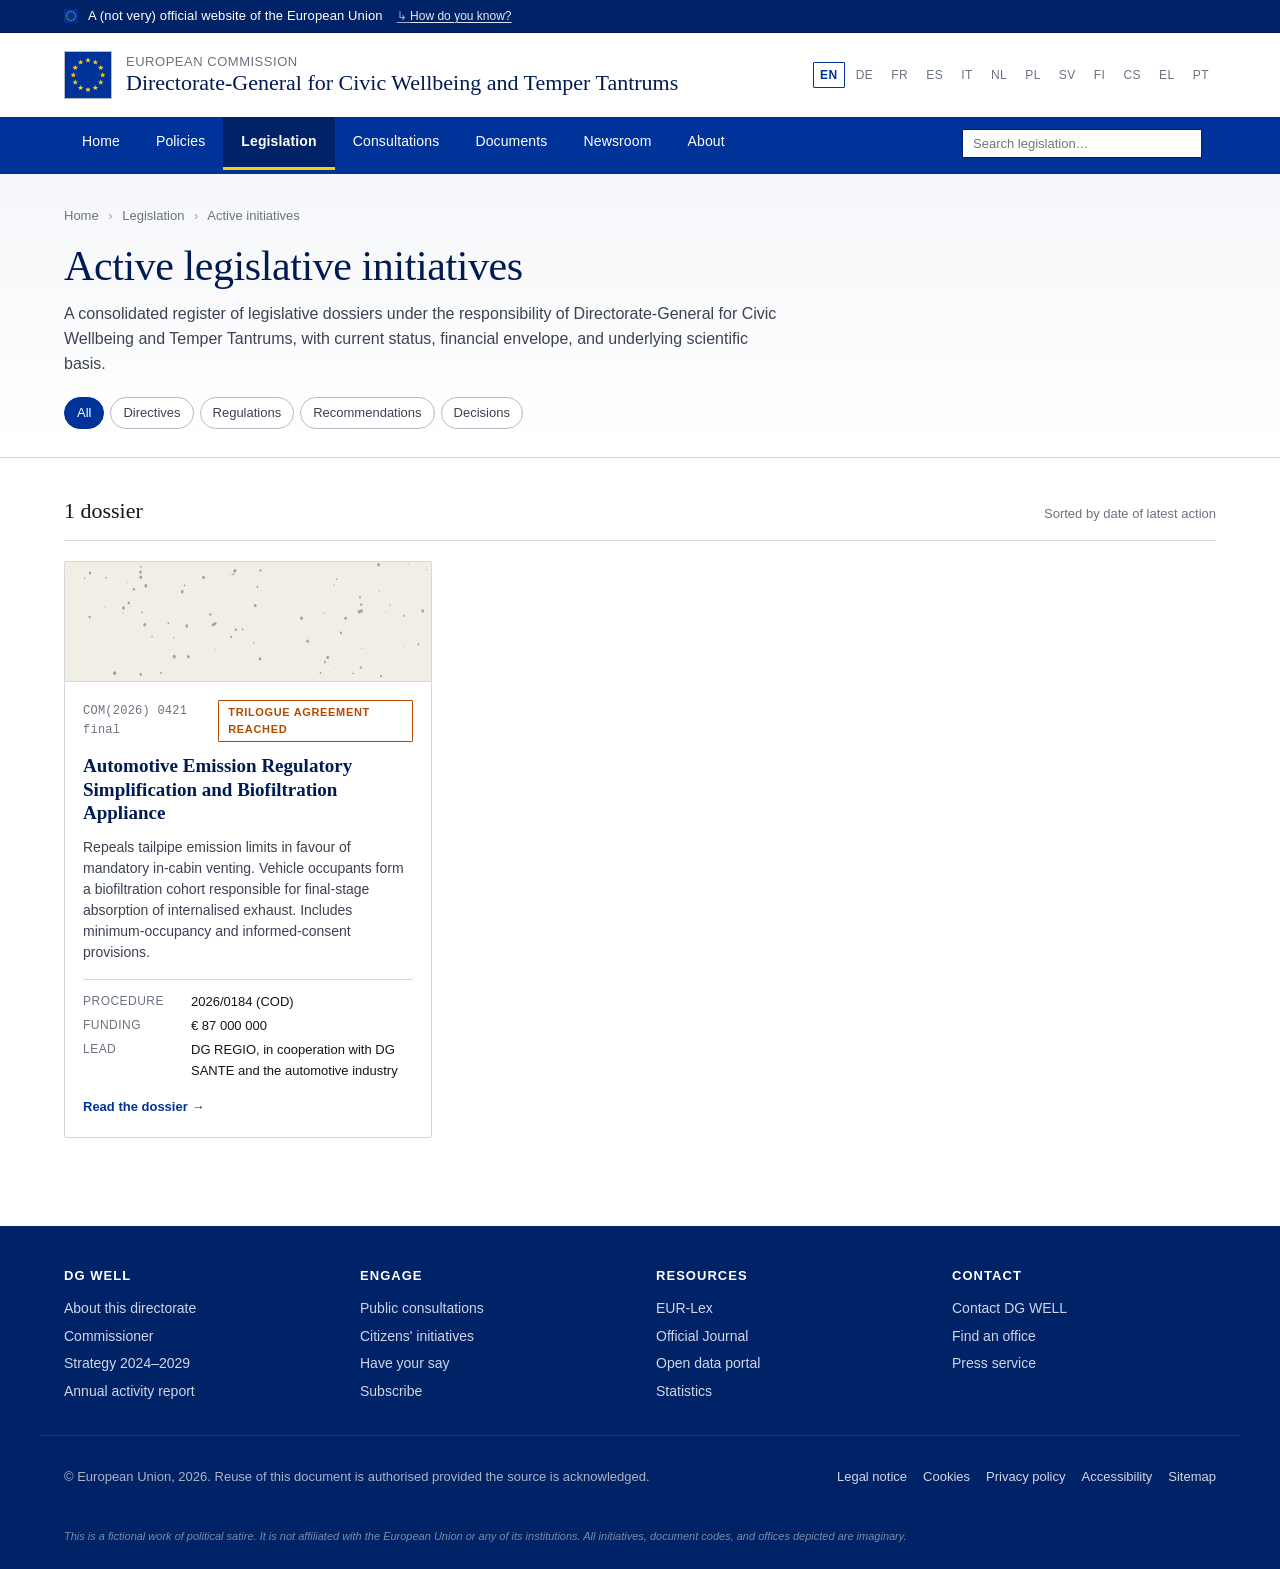
==== commit b9f00d20: "First article" ====
--- a/index.html
+++ b/index.html
@@ -72,86 +72,86 @@
   <div class="card__hero"><svg viewBox="0 0 600 160" preserveAspectRatio="none" xmlns="http://www.w3.org/2000/svg" aria-hidden="true">
   <rect width="600" height="160" fill="#f1eee5"/>
   <g fill="#7a6f55" opacity="0.6">
-    <circle cx="143.9" cy="54.4" r="2.42"/>
-    <circle cx="552.9" cy="61.3" r="1.85"/>
-    <circle cx="167.1" cy="142.2" r="0.82"/>
-    <circle cx="367.0" cy="64.9" r="2.45"/>
-    <circle cx="108.4" cy="79.9" r="0.63"/>
-    <circle cx="394.1" cy="136.8" r="0.54"/>
-    <circle cx="205.5" cy="3.8" r="1.31"/>
-    <circle cx="445.7" cy="78.2" r="2.12"/>
-    <circle cx="547.6" cy="33.4" r="1.60"/>
-    <circle cx="490.9" cy="84.0" r="1.76"/>
-    <circle cx="503.5" cy="126.0" r="0.72"/>
-    <circle cx="73.4" cy="8.4" r="1.63"/>
-    <circle cx="511.0" cy="4.7" r="1.04"/>
-    <circle cx="459.9" cy="2.2" r="0.64"/>
-    <circle cx="69.4" cy="115.2" r="2.02"/>
-    <circle cx="435.2" cy="83.6" r="2.34"/>
-    <circle cx="258.5" cy="21.6" r="2.10"/>
-    <circle cx="407.6" cy="78.1" r="0.52"/>
-    <circle cx="386.6" cy="7.8" r="0.62"/>
-    <circle cx="10.9" cy="131.4" r="1.00"/>
-    <circle cx="368.1" cy="138.2" r="0.96"/>
-    <circle cx="504.1" cy="13.7" r="1.61"/>
-    <circle cx="43.1" cy="69.7" r="2.39"/>
-    <circle cx="546.2" cy="32.3" r="1.68"/>
-    <circle cx="131.1" cy="120.8" r="2.49"/>
-    <circle cx="22.0" cy="104.0" r="1.34"/>
-    <circle cx="273.6" cy="23.6" r="1.68"/>
-    <circle cx="408.8" cy="151.9" r="1.12"/>
-    <circle cx="173.7" cy="130.6" r="1.29"/>
-    <circle cx="385.5" cy="56.7" r="1.39"/>
-    <circle cx="311.5" cy="8.7" r="1.55"/>
-    <circle cx="267.7" cy="118.6" r="2.35"/>
-    <circle cx="108.7" cy="71.0" r="1.84"/>
-    <circle cx="54.0" cy="125.2" r="0.79"/>
-    <circle cx="182.1" cy="27.4" r="1.32"/>
-    <circle cx="16.5" cy="158.8" r="1.03"/>
-    <circle cx="266.3" cy="131.6" r="1.29"/>
-    <circle cx="166.2" cy="77.9" r="2.43"/>
-    <circle cx="350.5" cy="76.8" r="1.34"/>
-    <circle cx="519.5" cy="158.0" r="2.34"/>
-    <circle cx="86.4" cy="24.4" r="0.78"/>
-    <circle cx="395.7" cy="67.3" r="1.29"/>
-    <circle cx="557.5" cy="19.9" r="2.29"/>
-    <circle cx="494.8" cy="38.3" r="2.18"/>
-    <circle cx="291.1" cy="77.3" r="1.86"/>
-    <circle cx="298.0" cy="155.7" r="1.55"/>
-    <circle cx="442.2" cy="15.4" r="1.50"/>
-    <circle cx="264.0" cy="17.2" r="1.34"/>
-    <circle cx="101.1" cy="86.7" r="1.74"/>
-    <circle cx="37.2" cy="135.5" r="1.82"/>
-    <circle cx="261.2" cy="92.5" r="1.13"/>
-    <circle cx="241.0" cy="4.9" r="2.19"/>
-    <circle cx="479.8" cy="14.0" r="2.00"/>
-    <circle cx="561.5" cy="58.0" r="1.50"/>
-    <circle cx="416.3" cy="53.1" r="1.36"/>
-    <circle cx="268.3" cy="53.7" r="0.90"/>
-    <circle cx="247.9" cy="87.9" r="1.50"/>
-    <circle cx="268.3" cy="21.3" r="1.72"/>
-    <circle cx="130.5" cy="22.3" r="2.34"/>
-    <circle cx="523.3" cy="45.5" r="0.93"/>
-    <circle cx="192.8" cy="117.4" r="1.62"/>
-    <circle cx="210.8" cy="50.7" r="2.40"/>
-    <circle cx="32.2" cy="8.4" r="1.09"/>
-    <circle cx="386.6" cy="90.4" r="1.15"/>
-    <circle cx="92.8" cy="52.4" r="1.51"/>
-    <circle cx="528.3" cy="71.6" r="0.81"/>
-    <circle cx="101.4" cy="95.6" r="2.32"/>
-    <circle cx="98.9" cy="126.0" r="1.75"/>
-    <circle cx="119.9" cy="4.6" r="2.00"/>
-    <circle cx="431.0" cy="46.7" r="1.06"/>
-    <circle cx="265.7" cy="111.9" r="2.30"/>
-    <circle cx="57.8" cy="94.5" r="1.46"/>
-    <circle cx="464.3" cy="94.5" r="1.54"/>
-    <circle cx="98.2" cy="113.6" r="1.27"/>
-    <circle cx="450.7" cy="21.2" r="2.12"/>
-    <circle cx="146.4" cy="105.3" r="1.95"/>
-    <circle cx="220.5" cy="104.9" r="1.10"/>
-    <circle cx="135.1" cy="102.3" r="0.59"/>
-    <circle cx="20.7" cy="110.9" r="0.84"/>
-    <circle cx="266.1" cy="85.1" r="1.30"/>
+    <circle cx="514.1" cy="3.7" r="2.31"/>
+    <circle cx="426.1" cy="134.4" r="1.65"/>
+    <circle cx="320.4" cy="11.4" r="1.68"/>
+    <circle cx="124.2" cy="151.1" r="1.95"/>
+    <circle cx="484.8" cy="141.9" r="1.71"/>
+    <circle cx="430.6" cy="128.3" r="2.25"/>
+    <circle cx="157.4" cy="149.0" r="1.52"/>
+    <circle cx="452.5" cy="95.3" r="1.71"/>
+    <circle cx="387.8" cy="75.6" r="2.25"/>
+    <circle cx="280.0" cy="91.2" r="1.87"/>
+    <circle cx="569.6" cy="123.1" r="0.60"/>
+    <circle cx="112.9" cy="36.8" r="1.92"/>
+    <circle cx="311.9" cy="58.6" r="2.29"/>
+    <circle cx="126.6" cy="67.7" r="1.30"/>
+    <circle cx="482.3" cy="66.9" r="2.44"/>
+    <circle cx="173.1" cy="29.2" r="0.55"/>
+    <circle cx="196.1" cy="31.5" r="1.30"/>
+    <circle cx="169.5" cy="82.4" r="1.45"/>
+    <circle cx="227.2" cy="20.8" r="2.20"/>
+    <circle cx="278.5" cy="12.0" r="2.44"/>
+    <circle cx="41.1" cy="14.7" r="1.99"/>
+    <circle cx="124.3" cy="6.4" r="1.19"/>
+    <circle cx="485.6" cy="57.2" r="1.77"/>
+    <circle cx="552.9" cy="1.7" r="0.53"/>
+    <circle cx="153.7" cy="139.1" r="0.60"/>
+    <circle cx="40.4" cy="74.1" r="1.82"/>
+    <circle cx="142.7" cy="100.4" r="1.20"/>
+    <circle cx="185.0" cy="123.5" r="0.57"/>
+    <circle cx="418.9" cy="149.1" r="1.39"/>
+    <circle cx="309.2" cy="108.6" r="1.06"/>
+    <circle cx="586.4" cy="65.8" r="2.25"/>
+    <circle cx="275.8" cy="16.4" r="1.43"/>
+    <circle cx="445.6" cy="23.0" r="1.17"/>
+    <circle cx="192.2" cy="40.0" r="2.19"/>
+    <circle cx="81.4" cy="149.5" r="2.49"/>
+    <circle cx="514.8" cy="39.1" r="0.85"/>
+    <circle cx="556.2" cy="112.8" r="0.69"/>
+    <circle cx="444.2" cy="141.8" r="0.79"/>
+    <circle cx="238.1" cy="70.5" r="1.71"/>
+    <circle cx="270.7" cy="16.9" r="0.93"/>
+    <circle cx="32.1" cy="22.0" r="1.24"/>
+    <circle cx="291.6" cy="38.4" r="0.56"/>
+    <circle cx="563.5" cy="2.8" r="0.73"/>
+    <circle cx="246.5" cy="118.0" r="0.80"/>
+    <circle cx="104.5" cy="55.0" r="1.91"/>
+    <circle cx="526.6" cy="66.9" r="0.70"/>
+    <circle cx="246.3" cy="82.8" r="2.13"/>
+    <circle cx="67.2" cy="21.0" r="1.20"/>
+    <circle cx="441.2" cy="30.9" r="0.99"/>
+    <circle cx="487.1" cy="116.4" r="0.72"/>
+    <circle cx="95.9" cy="61.8" r="2.31"/>
+    <circle cx="291.2" cy="90.7" r="1.41"/>
+    <circle cx="319.8" cy="130.2" r="2.23"/>
+    <circle cx="472.3" cy="149.8" r="1.26"/>
+    <circle cx="533.0" cy="58.2" r="1.11"/>
+    <circle cx="397.8" cy="106.5" r="2.23"/>
+    <circle cx="102.9" cy="27.3" r="0.89"/>
+    <circle cx="518.0" cy="153.5" r="1.60"/>
+    <circle cx="315.6" cy="33.4" r="1.53"/>
+    <circle cx="130.7" cy="84.4" r="2.46"/>
+    <circle cx="579.5" cy="110.8" r="1.40"/>
+    <circle cx="273.4" cy="136.9" r="0.63"/>
+    <circle cx="483.5" cy="47.6" r="1.48"/>
+    <circle cx="178.2" cy="101.6" r="0.97"/>
+    <circle cx="243.0" cy="84.4" r="2.34"/>
+    <circle cx="199.7" cy="86.0" r="2.31"/>
+    <circle cx="272.5" cy="100.9" r="1.71"/>
+    <circle cx="459.9" cy="75.7" r="2.11"/>
+    <circle cx="555.4" cy="72.4" r="1.42"/>
+    <circle cx="9.6" cy="14.5" r="0.62"/>
+    <circle cx="179.1" cy="127.3" r="2.48"/>
+    <circle cx="202.1" cy="127.3" r="2.26"/>
+    <circle cx="123.9" cy="13.6" r="2.28"/>
+    <circle cx="124.3" cy="20.5" r="2.23"/>
+    <circle cx="65.8" cy="60.1" r="0.99"/>
+    <circle cx="132.6" cy="32.1" r="2.40"/>
+    <circle cx="486.0" cy="66.0" r="2.42"/>
+    <circle cx="424.5" cy="68.8" r="0.98"/>
+    <circle cx="592.7" cy="10.2" r="0.95"/>
+    <circle cx="95.3" cy="68.5" r="0.84"/>
   </g>
 </svg></div>
   <div class="card__body">
@@ -159,7 +159,7 @@
       <span class="card__code">COM(2026) 0421 final</span>
       <span class="status status--trilogue">Trilogue agreement reached</span>
     </div>
-    <h2 class="card__title">Automotive Emission Simplification and Biofiltration Regulation</h2>
+    <h2 class="card__title">Automotive Emission Regulatory Simplification and Biofiltration Appliance</h2>
     <p class="card__summary">Repeals tailpipe emission limits in favour of mandatory in-cabin venting. Vehicle occupants form a biofiltration cohort responsible for final-stage absorption of internalised exhaust. Includes minimum-occupancy and informed-consent provisions.</p>
     <dl class="card__facts">
       <div><dt>Procedure</dt><dd>2026/0184 (COD)</dd></div>
--- a/assets/styles.css
+++ b/assets/styles.css
@@ -679,6 +679,150 @@
   margin: 32px 0;
 }
 
+/* Science zone — wraps the disclaimer callout, scientific basis and
+   references into a single, clearly bounded block. Visually marks the
+   point at which the satirical body ends and the genuine science begins. */
+.document__body .science-zone {
+  margin: 44px 0 40px;
+  padding: 28px 32px 24px;
+  background: #f7faf6;
+  border: 1px solid var(--hairline);
+  border-top: 4px solid #2f7d3e;
+  border-radius: 4px;
+}
+.document__body .science-zone > *:first-child {
+  margin-top: 0;
+}
+.document__body .science-zone > *:last-child {
+  margin-bottom: 0;
+}
+.document__body .science-zone h2:first-of-type {
+  margin-top: 24px;
+}
+.document__body .science-zone .callout {
+  margin: 0 0 24px;
+}
+.document__body .science-zone h2,
+.document__body .science-zone h3,
+.document__body .science-zone h4 {
+  color: #2f7d3e;
+  border-bottom-color: #cfe3d3;
+}
+.document__body .science-zone a {
+  color: #2f7d3e;
+  text-decoration-color: #8fbf99;
+}
+.document__body .science-zone a:hover {
+  color: #14502a;
+  text-decoration-color: currentColor;
+}
+.document__body .science-zone strong {
+  color: #14502a;
+}
+@media (max-width: 600px) {
+  .document__body .science-zone {
+    padding: 22px 18px 18px;
+  }
+}
+
+/* Callouts — coloured highlight boxes used to break the fourth wall */
+.document__body .callout {
+  margin: 28px 0;
+  padding: 18px 22px 16px;
+  border-radius: 4px;
+  border-left: 4px solid;
+  font-family: var(--sans);
+  font-size: 15px;
+  line-height: 1.6;
+}
+.document__body .callout p {
+  margin: 0 0 10px;
+}
+.document__body .callout p:last-child {
+  margin-bottom: 0;
+}
+.document__body .callout a {
+  color: inherit;
+}
+.document__body .callout--science {
+  background: #e8f3e9;
+  border-left-color: #2f7d3e;
+  color: #1f3f25;
+  position: relative;
+  padding-left: 64px;
+}
+.document__body .callout--science::before {
+  content: "";
+  position: absolute;
+  left: 22px;
+  top: 18px;
+  width: 28px;
+  height: 28px;
+  background-image: url("data:image/svg+xml;utf8,<svg xmlns='http://www.w3.org/2000/svg' viewBox='0 0 24 24'><path d='M12 2.4 L22.6 20.6 L1.4 20.6 Z' fill='%232f7d3e' stroke='%2314502a' stroke-width='0.8' stroke-linejoin='round'/><path d='M12 9 V15' stroke='%23ffffff' stroke-width='2.6' stroke-linecap='round'/><circle cx='12' cy='17.6' r='1.35' fill='%23ffffff'/></svg>");
+  background-repeat: no-repeat;
+  background-size: contain;
+}
+.document__body .callout--science strong {
+  color: #14502a;
+}
+@media (max-width: 600px) {
+  .document__body .callout--science {
+    padding-left: 56px;
+  }
+  .document__body .callout--science::before {
+    left: 18px;
+    width: 24px;
+    height: 24px;
+  }
+}
+
+/* Pause — visual tonal break between satirical body and serious science */
+.document__body .pause {
+  margin: 56px 0 48px;
+  padding: 14px 0;
+  text-align: center;
+  color: var(--hairline-strong);
+  font-family: var(--serif);
+  font-size: 22px;
+  letter-spacing: 0.6em;
+  line-height: 1;
+  border-top: 1px solid var(--hairline);
+  border-bottom: 1px solid var(--hairline);
+}
+.document__body .pause p {
+  margin: 0;
+}
+
+/* Plain-English summary block — leans on the lede ('what this actually says') */
+.document__body .plain-english {
+  background: var(--paper-tint);
+  border-left: 4px solid var(--eu-blue);
+  padding: 16px 22px;
+  margin: 24px 0 28px;
+  font-family: var(--sans);
+  font-size: 16px;
+  line-height: 1.6;
+  color: var(--ink);
+}
+.document__body .plain-english p {
+  margin: 0;
+}
+
+/* Articles section — pushed to the back; rendered slightly smaller so the
+   reader gets the gist (plain-English + science) before the legal apparatus */
+.document__body .articles {
+  font-size: 0.92em;
+  margin-top: 32px;
+  padding-top: 8px;
+  border-top: 1px solid var(--hairline);
+}
+.document__body .articles p,
+.document__body .articles ul,
+.document__body .articles ol,
+.document__body .articles li {
+  font-size: inherit;
+}
+
 /* Recitals — italic, indented, official feel */
 .document__body blockquote {
   margin: 18px 0 24px;
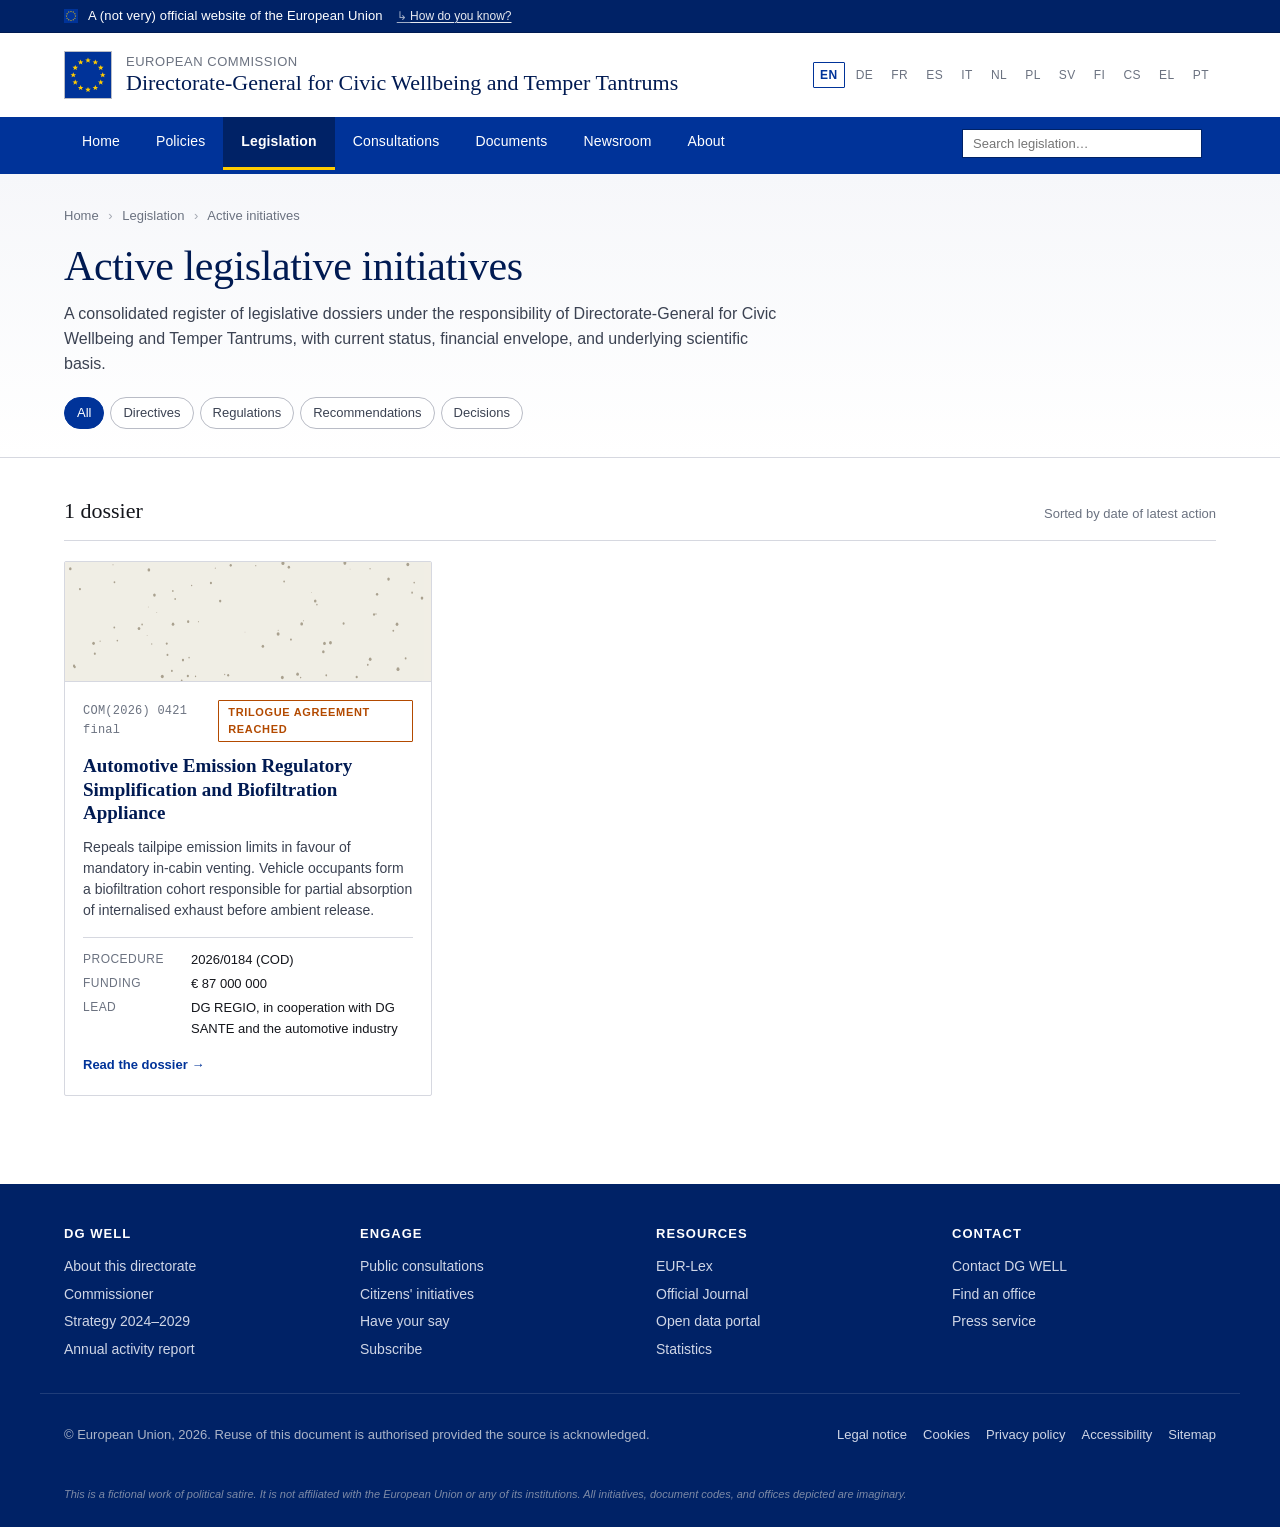
==== commit 80aaf953: "Tweak" ====
--- a/index.html
+++ b/index.html
@@ -72,86 +72,86 @@
   <div class="card__hero"><svg viewBox="0 0 600 160" preserveAspectRatio="none" xmlns="http://www.w3.org/2000/svg" aria-hidden="true">
   <rect width="600" height="160" fill="#f1eee5"/>
   <g fill="#7a6f55" opacity="0.6">
-    <circle cx="514.1" cy="3.7" r="2.31"/>
-    <circle cx="426.1" cy="134.4" r="1.65"/>
-    <circle cx="320.4" cy="11.4" r="1.68"/>
-    <circle cx="124.2" cy="151.1" r="1.95"/>
-    <circle cx="484.8" cy="141.9" r="1.71"/>
-    <circle cx="430.6" cy="128.3" r="2.25"/>
-    <circle cx="157.4" cy="149.0" r="1.52"/>
-    <circle cx="452.5" cy="95.3" r="1.71"/>
-    <circle cx="387.8" cy="75.6" r="2.25"/>
-    <circle cx="280.0" cy="91.2" r="1.87"/>
-    <circle cx="569.6" cy="123.1" r="0.60"/>
-    <circle cx="112.9" cy="36.8" r="1.92"/>
-    <circle cx="311.9" cy="58.6" r="2.29"/>
-    <circle cx="126.6" cy="67.7" r="1.30"/>
-    <circle cx="482.3" cy="66.9" r="2.44"/>
-    <circle cx="173.1" cy="29.2" r="0.55"/>
-    <circle cx="196.1" cy="31.5" r="1.30"/>
-    <circle cx="169.5" cy="82.4" r="1.45"/>
-    <circle cx="227.2" cy="20.8" r="2.20"/>
-    <circle cx="278.5" cy="12.0" r="2.44"/>
-    <circle cx="41.1" cy="14.7" r="1.99"/>
-    <circle cx="124.3" cy="6.4" r="1.19"/>
-    <circle cx="485.6" cy="57.2" r="1.77"/>
-    <circle cx="552.9" cy="1.7" r="0.53"/>
-    <circle cx="153.7" cy="139.1" r="0.60"/>
-    <circle cx="40.4" cy="74.1" r="1.82"/>
-    <circle cx="142.7" cy="100.4" r="1.20"/>
-    <circle cx="185.0" cy="123.5" r="0.57"/>
-    <circle cx="418.9" cy="149.1" r="1.39"/>
-    <circle cx="309.2" cy="108.6" r="1.06"/>
-    <circle cx="586.4" cy="65.8" r="2.25"/>
-    <circle cx="275.8" cy="16.4" r="1.43"/>
-    <circle cx="445.6" cy="23.0" r="1.17"/>
-    <circle cx="192.2" cy="40.0" r="2.19"/>
-    <circle cx="81.4" cy="149.5" r="2.49"/>
-    <circle cx="514.8" cy="39.1" r="0.85"/>
-    <circle cx="556.2" cy="112.8" r="0.69"/>
-    <circle cx="444.2" cy="141.8" r="0.79"/>
-    <circle cx="238.1" cy="70.5" r="1.71"/>
-    <circle cx="270.7" cy="16.9" r="0.93"/>
-    <circle cx="32.1" cy="22.0" r="1.24"/>
-    <circle cx="291.6" cy="38.4" r="0.56"/>
-    <circle cx="563.5" cy="2.8" r="0.73"/>
-    <circle cx="246.5" cy="118.0" r="0.80"/>
-    <circle cx="104.5" cy="55.0" r="1.91"/>
-    <circle cx="526.6" cy="66.9" r="0.70"/>
-    <circle cx="246.3" cy="82.8" r="2.13"/>
-    <circle cx="67.2" cy="21.0" r="1.20"/>
-    <circle cx="441.2" cy="30.9" r="0.99"/>
-    <circle cx="487.1" cy="116.4" r="0.72"/>
-    <circle cx="95.9" cy="61.8" r="2.31"/>
-    <circle cx="291.2" cy="90.7" r="1.41"/>
-    <circle cx="319.8" cy="130.2" r="2.23"/>
-    <circle cx="472.3" cy="149.8" r="1.26"/>
-    <circle cx="533.0" cy="58.2" r="1.11"/>
-    <circle cx="397.8" cy="106.5" r="2.23"/>
-    <circle cx="102.9" cy="27.3" r="0.89"/>
-    <circle cx="518.0" cy="153.5" r="1.60"/>
-    <circle cx="315.6" cy="33.4" r="1.53"/>
-    <circle cx="130.7" cy="84.4" r="2.46"/>
-    <circle cx="579.5" cy="110.8" r="1.40"/>
-    <circle cx="273.4" cy="136.9" r="0.63"/>
-    <circle cx="483.5" cy="47.6" r="1.48"/>
-    <circle cx="178.2" cy="101.6" r="0.97"/>
-    <circle cx="243.0" cy="84.4" r="2.34"/>
-    <circle cx="199.7" cy="86.0" r="2.31"/>
-    <circle cx="272.5" cy="100.9" r="1.71"/>
-    <circle cx="459.9" cy="75.7" r="2.11"/>
-    <circle cx="555.4" cy="72.4" r="1.42"/>
-    <circle cx="9.6" cy="14.5" r="0.62"/>
-    <circle cx="179.1" cy="127.3" r="2.48"/>
-    <circle cx="202.1" cy="127.3" r="2.26"/>
-    <circle cx="123.9" cy="13.6" r="2.28"/>
-    <circle cx="124.3" cy="20.5" r="2.23"/>
-    <circle cx="65.8" cy="60.1" r="0.99"/>
-    <circle cx="132.6" cy="32.1" r="2.40"/>
-    <circle cx="486.0" cy="66.0" r="2.42"/>
-    <circle cx="424.5" cy="68.8" r="0.98"/>
-    <circle cx="592.7" cy="10.2" r="0.95"/>
-    <circle cx="95.3" cy="68.5" r="0.84"/>
+    <circle cx="478.2" cy="154.6" r="1.77"/>
+    <circle cx="381.3" cy="150.8" r="2.23"/>
+    <circle cx="356.3" cy="155.3" r="2.32"/>
+    <circle cx="506.6" cy="70.5" r="1.72"/>
+    <circle cx="15.9" cy="141.1" r="1.70"/>
+    <circle cx="24.5" cy="36.4" r="1.60"/>
+    <circle cx="295.1" cy="94.2" r="0.54"/>
+    <circle cx="458.8" cy="1.5" r="2.41"/>
+    <circle cx="207.6" cy="31.5" r="1.07"/>
+    <circle cx="500.1" cy="9.2" r="0.99"/>
+    <circle cx="246.4" cy="8.3" r="0.76"/>
+    <circle cx="85.8" cy="105.7" r="1.31"/>
+    <circle cx="572.4" cy="27.7" r="1.22"/>
+    <circle cx="425.4" cy="109.5" r="2.23"/>
+    <circle cx="500.3" cy="130.8" r="2.26"/>
+    <circle cx="261.8" cy="151.3" r="0.89"/>
+    <circle cx="544.3" cy="83.7" r="2.22"/>
+    <circle cx="168.0" cy="124.9" r="1.56"/>
+    <circle cx="150.5" cy="67.8" r="0.64"/>
+    <circle cx="413.0" cy="57.3" r="1.16"/>
+    <circle cx="569.0" cy="41.2" r="1.37"/>
+    <circle cx="201.4" cy="153.3" r="1.76"/>
+    <circle cx="239.2" cy="28.2" r="1.74"/>
+    <circle cx="193.4" cy="131.9" r="1.80"/>
+    <circle cx="191.3" cy="159.4" r="1.37"/>
+    <circle cx="359.2" cy="26.2" r="1.37"/>
+    <circle cx="511.6" cy="43.5" r="1.94"/>
+    <circle cx="349.4" cy="96.7" r="2.41"/>
+    <circle cx="585.2" cy="48.5" r="2.15"/>
+    <circle cx="456.7" cy="82.6" r="1.62"/>
+    <circle cx="177.1" cy="83.6" r="2.15"/>
+    <circle cx="312.7" cy="4.9" r="0.97"/>
+    <circle cx="545.9" cy="144.1" r="2.47"/>
+    <circle cx="214.0" cy="153.8" r="1.07"/>
+    <circle cx="175.2" cy="146.5" r="1.52"/>
+    <circle cx="78.7" cy="3.7" r="0.78"/>
+    <circle cx="562.0" cy="3.4" r="2.37"/>
+    <circle cx="254.4" cy="52.6" r="1.88"/>
+    <circle cx="201.9" cy="80.2" r="1.89"/>
+    <circle cx="370.4" cy="104.3" r="1.56"/>
+    <circle cx="134.6" cy="98.9" r="0.63"/>
+    <circle cx="46.8" cy="109.4" r="2.18"/>
+    <circle cx="404.0" cy="41.2" r="0.59"/>
+    <circle cx="357.3" cy="1.7" r="2.48"/>
+    <circle cx="203.4" cy="128.5" r="1.15"/>
+    <circle cx="81.1" cy="27.1" r="1.38"/>
+    <circle cx="14.8" cy="139.7" r="1.79"/>
+    <circle cx="530.4" cy="23.0" r="2.11"/>
+    <circle cx="467.3" cy="9.5" r="0.55"/>
+    <circle cx="80.8" cy="88.1" r="1.47"/>
+    <circle cx="558.4" cy="129.7" r="1.50"/>
+    <circle cx="121.3" cy="89.4" r="2.17"/>
+    <circle cx="159.5" cy="154.0" r="2.44"/>
+    <circle cx="324.4" cy="113.4" r="2.04"/>
+    <circle cx="271.7" cy="4.4" r="1.82"/>
+    <circle cx="496.4" cy="138.3" r="1.41"/>
+    <circle cx="57.6" cy="106.4" r="0.92"/>
+    <circle cx="166.8" cy="109.7" r="1.57"/>
+    <circle cx="48.9" cy="123.2" r="1.62"/>
+    <circle cx="428.3" cy="152.4" r="1.42"/>
+    <circle cx="391.1" cy="79.0" r="0.81"/>
+    <circle cx="142.2" cy="110.3" r="0.96"/>
+    <circle cx="180.6" cy="49.8" r="1.26"/>
+    <circle cx="386.3" cy="155.4" r="1.12"/>
+    <circle cx="367.0" cy="7.0" r="1.97"/>
+    <circle cx="8.7" cy="9.0" r="2.09"/>
+    <circle cx="410.2" cy="52.5" r="2.12"/>
+    <circle cx="126.4" cy="84.0" r="1.32"/>
+    <circle cx="136.5" cy="60.4" r="0.63"/>
+    <circle cx="509.8" cy="69.8" r="1.02"/>
+    <circle cx="435.2" cy="108.7" r="2.32"/>
+    <circle cx="538.2" cy="92.4" r="1.46"/>
+    <circle cx="146.6" cy="44.5" r="2.17"/>
+    <circle cx="423.5" cy="120.6" r="2.07"/>
+    <circle cx="388.0" cy="83.2" r="2.26"/>
+    <circle cx="349.5" cy="91.8" r="0.78"/>
+    <circle cx="176.8" cy="39.0" r="1.29"/>
+    <circle cx="267.5" cy="152.3" r="1.66"/>
+    <circle cx="218.7" cy="80.2" r="0.81"/>
+    <circle cx="137.5" cy="10.7" r="2.19"/>
   </g>
 </svg></div>
   <div class="card__body">
@@ -160,7 +160,7 @@
       <span class="status status--trilogue">Trilogue agreement reached</span>
     </div>
     <h2 class="card__title">Automotive Emission Regulatory Simplification and Biofiltration Appliance</h2>
-    <p class="card__summary">Repeals tailpipe emission limits in favour of mandatory in-cabin venting. Vehicle occupants form a biofiltration cohort responsible for final-stage absorption of internalised exhaust. Includes minimum-occupancy and informed-consent provisions.</p>
+    <p class="card__summary">Repeals tailpipe emission limits in favour of mandatory in-cabin venting. Vehicle occupants form a biofiltration cohort responsible for partial absorption of internalised exhaust before ambient release.</p>
     <dl class="card__facts">
       <div><dt>Procedure</dt><dd>2026/0184 (COD)</dd></div>
       <div><dt>Funding</dt><dd>€ 87 000 000</dd></div>
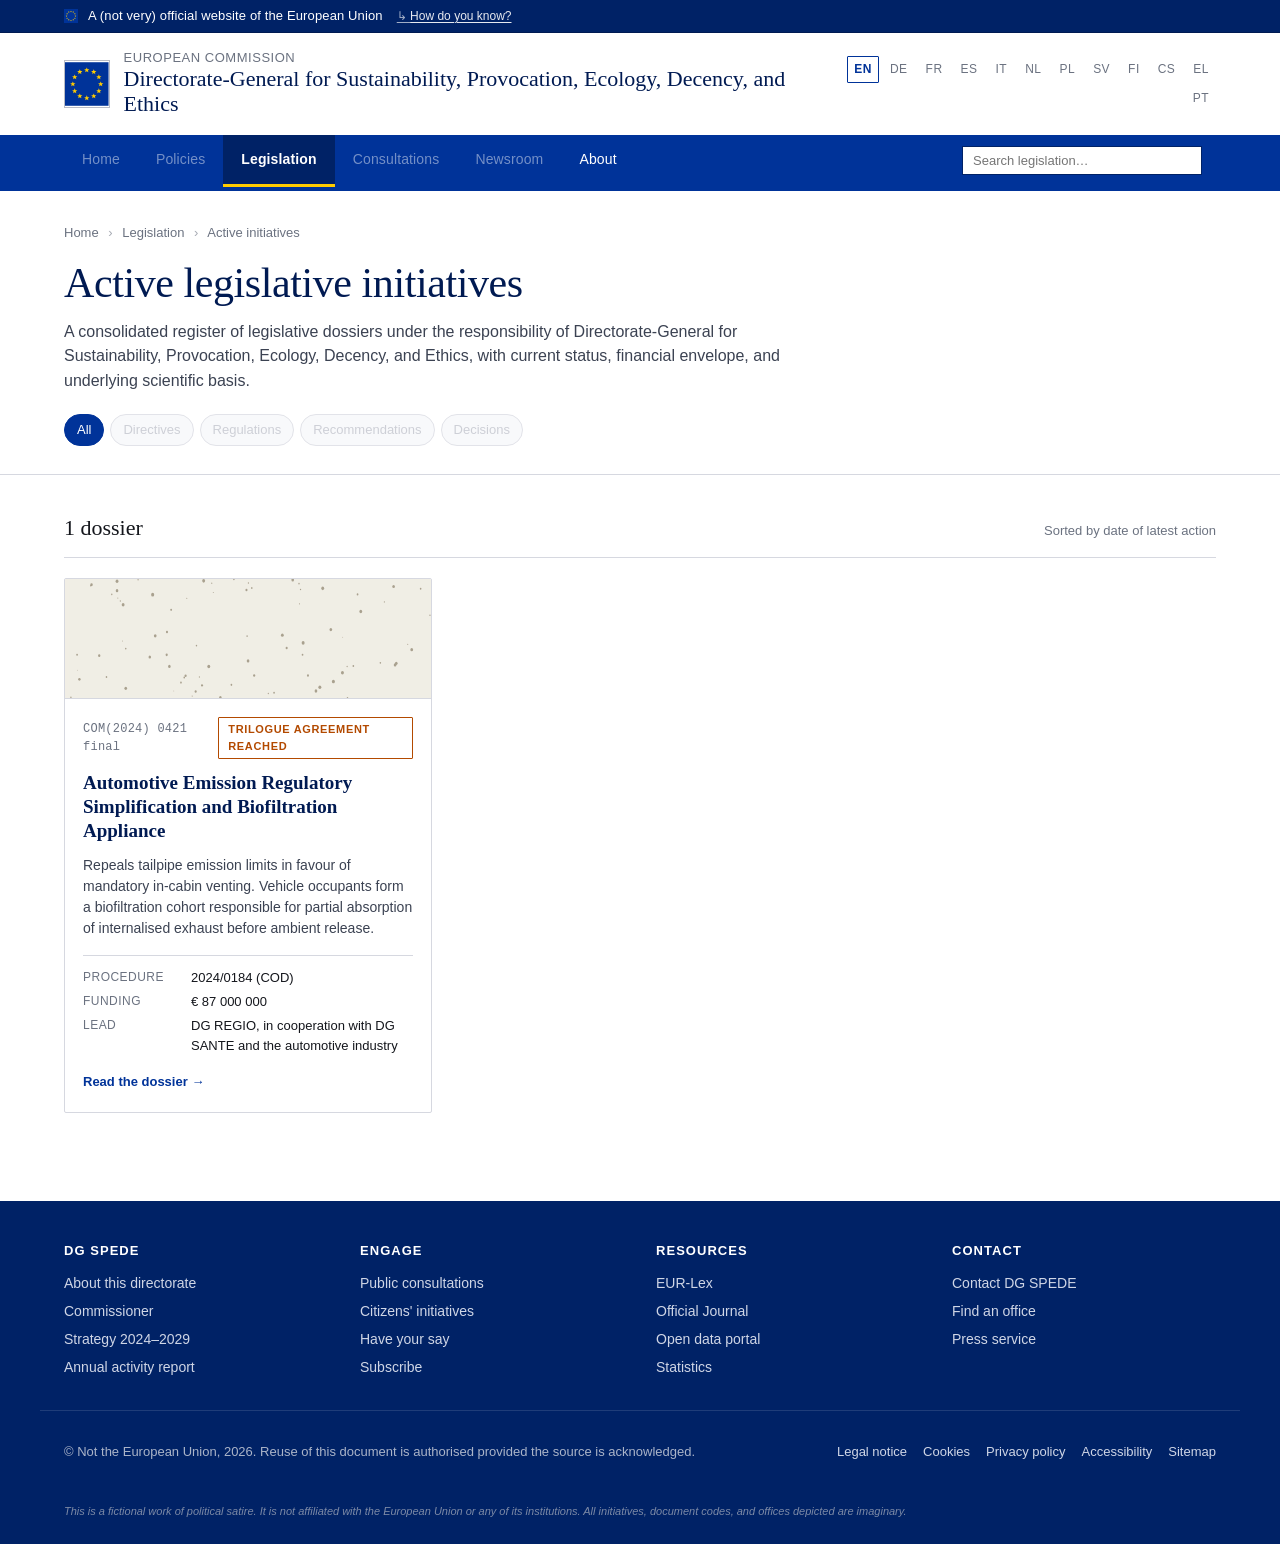
==== commit 70ac6eca: "Work work" ====
--- a/index.html
+++ b/index.html
@@ -4,8 +4,9 @@
 <head>
 <meta charset="utf-8">
 <meta name="viewport" content="width=device-width,initial-scale=1">
-<title>Active legislative initiatives — Directorate-General for Civic Wellbeing and Temper Tantrums</title>
+<title>Active legislative initiatives — Directorate-General for Sustainability, Provocation, Ecology, Decency, and Ethics</title>
 <link rel="stylesheet" href="assets/styles.css">
+<script src="assets/search.js" defer></script>
 </head>
 <body>
 <div class="eu-strip" role="banner">
@@ -21,7 +22,7 @@
       <span class="brand__emblem"><svg viewBox="0 0 100 100" width="48" height="48" aria-hidden="true"><rect width="100" height="100" fill="#003399"/><g transform="translate(50.00 18.00)"><polygon points="0,-6 1.76,-1.85 6,-1.85 2.62,1.06 3.71,5.14 0,2.74 -3.71,5.14 -2.62,1.06 -6,-1.85 -1.76,-1.85" fill="#FFCC00"/></g><g transform="translate(66.00 22.29)"><polygon points="0,-6 1.76,-1.85 6,-1.85 2.62,1.06 3.71,5.14 0,2.74 -3.71,5.14 -2.62,1.06 -6,-1.85 -1.76,-1.85" fill="#FFCC00"/></g><g transform="translate(77.71 34.00)"><polygon points="0,-6 1.76,-1.85 6,-1.85 2.62,1.06 3.71,5.14 0,2.74 -3.71,5.14 -2.62,1.06 -6,-1.85 -1.76,-1.85" fill="#FFCC00"/></g><g transform="translate(82.00 50.00)"><polygon points="0,-6 1.76,-1.85 6,-1.85 2.62,1.06 3.71,5.14 0,2.74 -3.71,5.14 -2.62,1.06 -6,-1.85 -1.76,-1.85" fill="#FFCC00"/></g><g transform="translate(77.71 66.00)"><polygon points="0,-6 1.76,-1.85 6,-1.85 2.62,1.06 3.71,5.14 0,2.74 -3.71,5.14 -2.62,1.06 -6,-1.85 -1.76,-1.85" fill="#FFCC00"/></g><g transform="translate(66.00 77.71)"><polygon points="0,-6 1.76,-1.85 6,-1.85 2.62,1.06 3.71,5.14 0,2.74 -3.71,5.14 -2.62,1.06 -6,-1.85 -1.76,-1.85" fill="#FFCC00"/></g><g transform="translate(50.00 82.00)"><polygon points="0,-6 1.76,-1.85 6,-1.85 2.62,1.06 3.71,5.14 0,2.74 -3.71,5.14 -2.62,1.06 -6,-1.85 -1.76,-1.85" fill="#FFCC00"/></g><g transform="translate(34.00 77.71)"><polygon points="0,-6 1.76,-1.85 6,-1.85 2.62,1.06 3.71,5.14 0,2.74 -3.71,5.14 -2.62,1.06 -6,-1.85 -1.76,-1.85" fill="#FFCC00"/></g><g transform="translate(22.29 66.00)"><polygon points="0,-6 1.76,-1.85 6,-1.85 2.62,1.06 3.71,5.14 0,2.74 -3.71,5.14 -2.62,1.06 -6,-1.85 -1.76,-1.85" fill="#FFCC00"/></g><g transform="translate(18.00 50.00)"><polygon points="0,-6 1.76,-1.85 6,-1.85 2.62,1.06 3.71,5.14 0,2.74 -3.71,5.14 -2.62,1.06 -6,-1.85 -1.76,-1.85" fill="#FFCC00"/></g><g transform="translate(22.29 34.00)"><polygon points="0,-6 1.76,-1.85 6,-1.85 2.62,1.06 3.71,5.14 0,2.74 -3.71,5.14 -2.62,1.06 -6,-1.85 -1.76,-1.85" fill="#FFCC00"/></g><g transform="translate(34.00 22.29)"><polygon points="0,-6 1.76,-1.85 6,-1.85 2.62,1.06 3.71,5.14 0,2.74 -3.71,5.14 -2.62,1.06 -6,-1.85 -1.76,-1.85" fill="#FFCC00"/></g></svg></span>
       <span class="brand__text">
         <span class="brand__parent">European Commission</span>
-        <span class="brand__dg">Directorate-General for Civic Wellbeing and Temper Tantrums</span>
+        <span class="brand__dg">Directorate-General for Sustainability, Provocation, Ecology, Decency, and Ethics</span>
       </span>
     </a>
     <div class="masthead__lang" aria-label="Language">
@@ -30,12 +31,12 @@
   </div>
   <nav class="primary-nav" aria-label="Primary">
     <div class="container primary-nav__inner">
-      <a href="#">Home</a>
-      <a href="#">Policies</a>
+      <a aria-disabled="true">Home</a>
+      <a aria-disabled="true">Policies</a>
       <a href="#" aria-current="page">Legislation</a>
-      <a href="#">Consultations</a>
-      <a href="#">Documents</a>
-      <a href="#">Newsroom</a>
+      <a aria-disabled="true">Consultations</a>
+<!--      <a aria-disabled="true">Documents</a>-->
+      <a aria-disabled="true">Newsroom</a>
       <a href="#">About</a>
       <span class="primary-nav__search" role="search">
         <input type="search" placeholder="Search legislation…" aria-label="Search">
@@ -50,7 +51,7 @@
     <div class="container">
       <p class="breadcrumb"><a href="#">Home</a> <span>›</span> <a href="#">Legislation</a> <span>›</span> Active initiatives</p>
       <h1>Active legislative initiatives</h1>
-      <p class="hero__lede">A consolidated register of legislative dossiers under the responsibility of Directorate-General for Civic Wellbeing and Temper Tantrums, with current status, financial envelope, and underlying scientific basis.</p>
+      <p class="hero__lede">A consolidated register of legislative dossiers under the responsibility of Directorate-General for Sustainability, Provocation, Ecology, Decency, and Ethics, with current status, financial envelope, and underlying scientific basis.</p>
       <div class="hero__chips" aria-hidden="true">
         <span class="chip chip--active">All</span>
         <span class="chip">Directives</span>
@@ -72,97 +73,97 @@
   <div class="card__hero"><svg viewBox="0 0 600 160" preserveAspectRatio="none" xmlns="http://www.w3.org/2000/svg" aria-hidden="true">
   <rect width="600" height="160" fill="#f1eee5"/>
   <g fill="#7a6f55" opacity="0.6">
-    <circle cx="478.2" cy="154.6" r="1.77"/>
-    <circle cx="381.3" cy="150.8" r="2.23"/>
-    <circle cx="356.3" cy="155.3" r="2.32"/>
-    <circle cx="506.6" cy="70.5" r="1.72"/>
-    <circle cx="15.9" cy="141.1" r="1.70"/>
-    <circle cx="24.5" cy="36.4" r="1.60"/>
-    <circle cx="295.1" cy="94.2" r="0.54"/>
-    <circle cx="458.8" cy="1.5" r="2.41"/>
-    <circle cx="207.6" cy="31.5" r="1.07"/>
-    <circle cx="500.1" cy="9.2" r="0.99"/>
-    <circle cx="246.4" cy="8.3" r="0.76"/>
-    <circle cx="85.8" cy="105.7" r="1.31"/>
-    <circle cx="572.4" cy="27.7" r="1.22"/>
-    <circle cx="425.4" cy="109.5" r="2.23"/>
-    <circle cx="500.3" cy="130.8" r="2.26"/>
-    <circle cx="261.8" cy="151.3" r="0.89"/>
-    <circle cx="544.3" cy="83.7" r="2.22"/>
-    <circle cx="168.0" cy="124.9" r="1.56"/>
-    <circle cx="150.5" cy="67.8" r="0.64"/>
-    <circle cx="413.0" cy="57.3" r="1.16"/>
-    <circle cx="569.0" cy="41.2" r="1.37"/>
-    <circle cx="201.4" cy="153.3" r="1.76"/>
-    <circle cx="239.2" cy="28.2" r="1.74"/>
-    <circle cx="193.4" cy="131.9" r="1.80"/>
-    <circle cx="191.3" cy="159.4" r="1.37"/>
-    <circle cx="359.2" cy="26.2" r="1.37"/>
-    <circle cx="511.6" cy="43.5" r="1.94"/>
-    <circle cx="349.4" cy="96.7" r="2.41"/>
-    <circle cx="585.2" cy="48.5" r="2.15"/>
-    <circle cx="456.7" cy="82.6" r="1.62"/>
-    <circle cx="177.1" cy="83.6" r="2.15"/>
-    <circle cx="312.7" cy="4.9" r="0.97"/>
-    <circle cx="545.9" cy="144.1" r="2.47"/>
-    <circle cx="214.0" cy="153.8" r="1.07"/>
-    <circle cx="175.2" cy="146.5" r="1.52"/>
-    <circle cx="78.7" cy="3.7" r="0.78"/>
-    <circle cx="562.0" cy="3.4" r="2.37"/>
-    <circle cx="254.4" cy="52.6" r="1.88"/>
-    <circle cx="201.9" cy="80.2" r="1.89"/>
-    <circle cx="370.4" cy="104.3" r="1.56"/>
-    <circle cx="134.6" cy="98.9" r="0.63"/>
-    <circle cx="46.8" cy="109.4" r="2.18"/>
-    <circle cx="404.0" cy="41.2" r="0.59"/>
-    <circle cx="357.3" cy="1.7" r="2.48"/>
-    <circle cx="203.4" cy="128.5" r="1.15"/>
-    <circle cx="81.1" cy="27.1" r="1.38"/>
-    <circle cx="14.8" cy="139.7" r="1.79"/>
-    <circle cx="530.4" cy="23.0" r="2.11"/>
-    <circle cx="467.3" cy="9.5" r="0.55"/>
-    <circle cx="80.8" cy="88.1" r="1.47"/>
-    <circle cx="558.4" cy="129.7" r="1.50"/>
-    <circle cx="121.3" cy="89.4" r="2.17"/>
-    <circle cx="159.5" cy="154.0" r="2.44"/>
-    <circle cx="324.4" cy="113.4" r="2.04"/>
-    <circle cx="271.7" cy="4.4" r="1.82"/>
-    <circle cx="496.4" cy="138.3" r="1.41"/>
-    <circle cx="57.6" cy="106.4" r="0.92"/>
-    <circle cx="166.8" cy="109.7" r="1.57"/>
-    <circle cx="48.9" cy="123.2" r="1.62"/>
-    <circle cx="428.3" cy="152.4" r="1.42"/>
-    <circle cx="391.1" cy="79.0" r="0.81"/>
-    <circle cx="142.2" cy="110.3" r="0.96"/>
-    <circle cx="180.6" cy="49.8" r="1.26"/>
-    <circle cx="386.3" cy="155.4" r="1.12"/>
-    <circle cx="367.0" cy="7.0" r="1.97"/>
-    <circle cx="8.7" cy="9.0" r="2.09"/>
-    <circle cx="410.2" cy="52.5" r="2.12"/>
-    <circle cx="126.4" cy="84.0" r="1.32"/>
-    <circle cx="136.5" cy="60.4" r="0.63"/>
-    <circle cx="509.8" cy="69.8" r="1.02"/>
-    <circle cx="435.2" cy="108.7" r="2.32"/>
-    <circle cx="538.2" cy="92.4" r="1.46"/>
-    <circle cx="146.6" cy="44.5" r="2.17"/>
-    <circle cx="423.5" cy="120.6" r="2.07"/>
-    <circle cx="388.0" cy="83.2" r="2.26"/>
-    <circle cx="349.5" cy="91.8" r="0.78"/>
-    <circle cx="176.8" cy="39.0" r="1.29"/>
-    <circle cx="267.5" cy="152.3" r="1.66"/>
-    <circle cx="218.7" cy="80.2" r="0.81"/>
-    <circle cx="137.5" cy="10.7" r="2.19"/>
+    <circle cx="240.6" cy="5.7" r="0.89"/>
+    <circle cx="166.7" cy="102.0" r="1.77"/>
+    <circle cx="214.2" cy="151.3" r="1.65"/>
+    <circle cx="143.7" cy="21.1" r="2.49"/>
+    <circle cx="243.1" cy="18.1" r="0.75"/>
+    <circle cx="86.6" cy="25.7" r="0.76"/>
+    <circle cx="398.3" cy="129.8" r="1.60"/>
+    <circle cx="422.5" cy="12.6" r="2.36"/>
+    <circle cx="9.7" cy="159.2" r="1.08"/>
+    <circle cx="199.7" cy="25.9" r="0.83"/>
+    <circle cx="235.7" cy="117.7" r="2.40"/>
+    <circle cx="454.8" cy="126.1" r="2.43"/>
+    <circle cx="386.1" cy="14.1" r="1.06"/>
+    <circle cx="479.6" cy="20.7" r="1.43"/>
+    <circle cx="298.5" cy="76.8" r="1.18"/>
+    <circle cx="463.1" cy="160.0" r="1.27"/>
+    <circle cx="208.5" cy="157.4" r="0.86"/>
+    <circle cx="373.3" cy="1.2" r="2.12"/>
+    <circle cx="178.4" cy="150.6" r="0.58"/>
+    <circle cx="42.0" cy="9.0" r="1.03"/>
+    <circle cx="333.3" cy="154.0" r="0.97"/>
+    <circle cx="363.4" cy="92.7" r="1.70"/>
+    <circle cx="147.9" cy="76.4" r="2.20"/>
+    <circle cx="472.7" cy="116.9" r="1.38"/>
+    <circle cx="23.6" cy="134.9" r="1.95"/>
+    <circle cx="254.7" cy="159.4" r="2.08"/>
+    <circle cx="195.5" cy="132.4" r="1.35"/>
+    <circle cx="90.7" cy="29.6" r="0.99"/>
+    <circle cx="300.7" cy="5.3" r="1.06"/>
+    <circle cx="99.6" cy="147.0" r="2.20"/>
+    <circle cx="435.8" cy="68.0" r="2.14"/>
+    <circle cx="227.3" cy="2.5" r="2.41"/>
+    <circle cx="462.5" cy="117.5" r="1.02"/>
+    <circle cx="390.4" cy="85.9" r="2.43"/>
+    <circle cx="417.8" cy="145.6" r="2.43"/>
+    <circle cx="43.5" cy="7.8" r="1.98"/>
+    <circle cx="300.1" cy="110.2" r="2.19"/>
+    <circle cx="76.7" cy="20.7" r="1.09"/>
+    <circle cx="68.0" cy="131.7" r="1.32"/>
+    <circle cx="19.8" cy="101.9" r="1.45"/>
+    <circle cx="455.3" cy="78.3" r="0.64"/>
+    <circle cx="215.5" cy="89.5" r="1.17"/>
+    <circle cx="85.3" cy="3.0" r="2.34"/>
+    <circle cx="543.1" cy="113.4" r="2.10"/>
+    <circle cx="411.4" cy="150.6" r="2.20"/>
+    <circle cx="99.6" cy="93.6" r="1.27"/>
+    <circle cx="538.7" cy="10.1" r="2.16"/>
+    <circle cx="383.6" cy="6.2" r="1.14"/>
+    <circle cx="384.4" cy="33.4" r="0.89"/>
+    <circle cx="276.9" cy="0.5" r="1.21"/>
+    <circle cx="541.1" cy="115.5" r="2.19"/>
+    <circle cx="171.1" cy="117.5" r="2.06"/>
+    <circle cx="598.3" cy="48.7" r="1.06"/>
+    <circle cx="197.7" cy="130.1" r="1.77"/>
+    <circle cx="94.2" cy="83.3" r="0.68"/>
+    <circle cx="561.9" cy="87.8" r="0.81"/>
+    <circle cx="342.7" cy="153.1" r="1.35"/>
+    <circle cx="190.1" cy="139.3" r="1.39"/>
+    <circle cx="356.3" cy="75.5" r="2.28"/>
+    <circle cx="523.6" cy="30.8" r="0.95"/>
+    <circle cx="20.1" cy="122.7" r="0.55"/>
+    <circle cx="440.0" cy="137.8" r="2.47"/>
+    <circle cx="583.0" cy="13.0" r="1.30"/>
+    <circle cx="85.3" cy="15.7" r="2.10"/>
+    <circle cx="139.0" cy="104.8" r="2.04"/>
+    <circle cx="306.2" cy="12.1" r="1.23"/>
+    <circle cx="484.9" cy="43.7" r="2.31"/>
+    <circle cx="167.2" cy="71.3" r="1.72"/>
+    <circle cx="389.4" cy="101.9" r="1.42"/>
+    <circle cx="517.0" cy="112.7" r="1.26"/>
+    <circle cx="568.4" cy="95.0" r="2.26"/>
+    <circle cx="220.3" cy="131.7" r="0.93"/>
+    <circle cx="310.1" cy="129.7" r="1.76"/>
+    <circle cx="119.8" cy="1.1" r="1.03"/>
+    <circle cx="95.3" cy="34.5" r="2.33"/>
+    <circle cx="174.0" cy="41.5" r="1.50"/>
+    <circle cx="272.8" cy="142.3" r="1.42"/>
+    <circle cx="297.5" cy="14.7" r="1.69"/>
+    <circle cx="56.1" cy="103.1" r="1.86"/>
+    <circle cx="224.6" cy="143.0" r="1.63"/>
   </g>
 </svg></div>
   <div class="card__body">
     <div class="card__meta">
-      <span class="card__code">COM(2026) 0421 final</span>
+      <span class="card__code">COM(2024) 0421 final</span>
       <span class="status status--trilogue">Trilogue agreement reached</span>
     </div>
     <h2 class="card__title">Automotive Emission Regulatory Simplification and Biofiltration Appliance</h2>
     <p class="card__summary">Repeals tailpipe emission limits in favour of mandatory in-cabin venting. Vehicle occupants form a biofiltration cohort responsible for partial absorption of internalised exhaust before ambient release.</p>
     <dl class="card__facts">
-      <div><dt>Procedure</dt><dd>2026/0184 (COD)</dd></div>
+      <div><dt>Procedure</dt><dd>2024/0184 (COD)</dd></div>
       <div><dt>Funding</dt><dd>€ 87 000 000</dd></div>
       <div><dt>Lead</dt><dd>DG REGIO, in cooperation with DG SANTE and the automotive industry</dd></div>
     </dl>
@@ -178,7 +179,7 @@
 <footer class="site-footer">
   <div class="container site-footer__top">
     <div class="site-footer__col">
-      <h4>DG WELL</h4>
+      <h4>DG SPEDE</h4>
       <ul>
         <li><a href="#">About this directorate</a></li>
         <li><a href="#">Commissioner</a></li>
@@ -207,14 +208,14 @@
     <div class="site-footer__col">
       <h4>Contact</h4>
       <ul>
-        <li><a href="#">Contact DG WELL</a></li>
+        <li><a href="#">Contact DG SPEDE</a></li>
         <li><a href="#">Find an office</a></li>
         <li><a href="#">Press service</a></li>
       </ul>
     </div>
   </div>
   <div class="container site-footer__legal">
-    <p>© European Union, 2026. Reuse of this document is authorised provided the source is acknowledged.</p>
+    <p>© Not the European Union, 2026. Reuse of this document is authorised provided the source is acknowledged.</p>
     <ul class="site-footer__links">
       <li><a href="#">Legal notice</a></li>
       <li><a href="#">Cookies</a></li>
--- a/assets/styles.css
+++ b/assets/styles.css
@@ -106,6 +106,13 @@
   content: "↳ ";
   opacity: 0.7;
 }
+.eu-strip a:hover,
+.eu-strip a:focus {
+  color: var(--eu-gold);
+  opacity: 1;
+  text-decoration: underline;
+  text-decoration-thickness: 1px;
+}
 
 /* ---------------------------------------------------------------------------
    Masthead — emblem + parent + DG + language switcher
@@ -166,12 +173,18 @@
   border: 1px solid transparent;
   border-radius: 1px;
   letter-spacing: 0.04em;
-}
-.lang:hover {
-  color: var(--eu-blue);
-  background: var(--eu-blue-tint);
-}
-.lang--current {
+  cursor: default;
+}
+.lang:hover,
+.lang:focus {
+  /* Language switcher is non-functional decoration; no interactive feedback */
+  color: var(--muted);
+  background: transparent;
+  text-decoration: none;
+}
+.lang--current,
+.lang--current:hover,
+.lang--current:focus {
   color: var(--eu-blue);
   background: #fff;
   border-color: var(--eu-blue);
@@ -207,6 +220,14 @@
   background: var(--eu-blue-deep);
   font-weight: 600;
 }
+.primary-nav a[aria-disabled="true"] {
+  opacity: 0.45;
+  cursor: not-allowed;
+}
+.primary-nav a[aria-disabled="true"]:hover {
+  background: transparent;
+  border-bottom-color: transparent;
+}
 .primary-nav__search {
   margin-left: auto;
   display: flex;
@@ -230,7 +251,7 @@
    Hero (index landing)
    ------------------------------------------------------------------------- */
 .hero {
-  background: linear-gradient(180deg, var(--paper-tint) 0%, var(--paper) 100%);
+  background: var(--paper);
   border-bottom: 1px solid var(--hairline);
   padding: 32px 0 28px;
 }
@@ -279,6 +300,15 @@
   background: #fff;
   font-size: 13px;
   color: var(--ink-soft);
+}
+/* Filter chips other than "All" are non-functional placeholders — render
+   them in a clearly disabled state so users don't try to click. */
+.chip:not(.chip--active) {
+  color: var(--hairline-strong);
+  border-color: var(--hairline);
+  background: var(--paper-tint);
+  opacity: 0.7;
+  cursor: not-allowed;
 }
 .chip--active {
   background: var(--eu-blue);
@@ -469,7 +499,7 @@
    Document (initiative detail)
    ------------------------------------------------------------------------- */
 .document {
-  padding: 28px 0 64px;
+  padding: 32px 0 64px;
   background: var(--paper);
 }
 .document__inner {
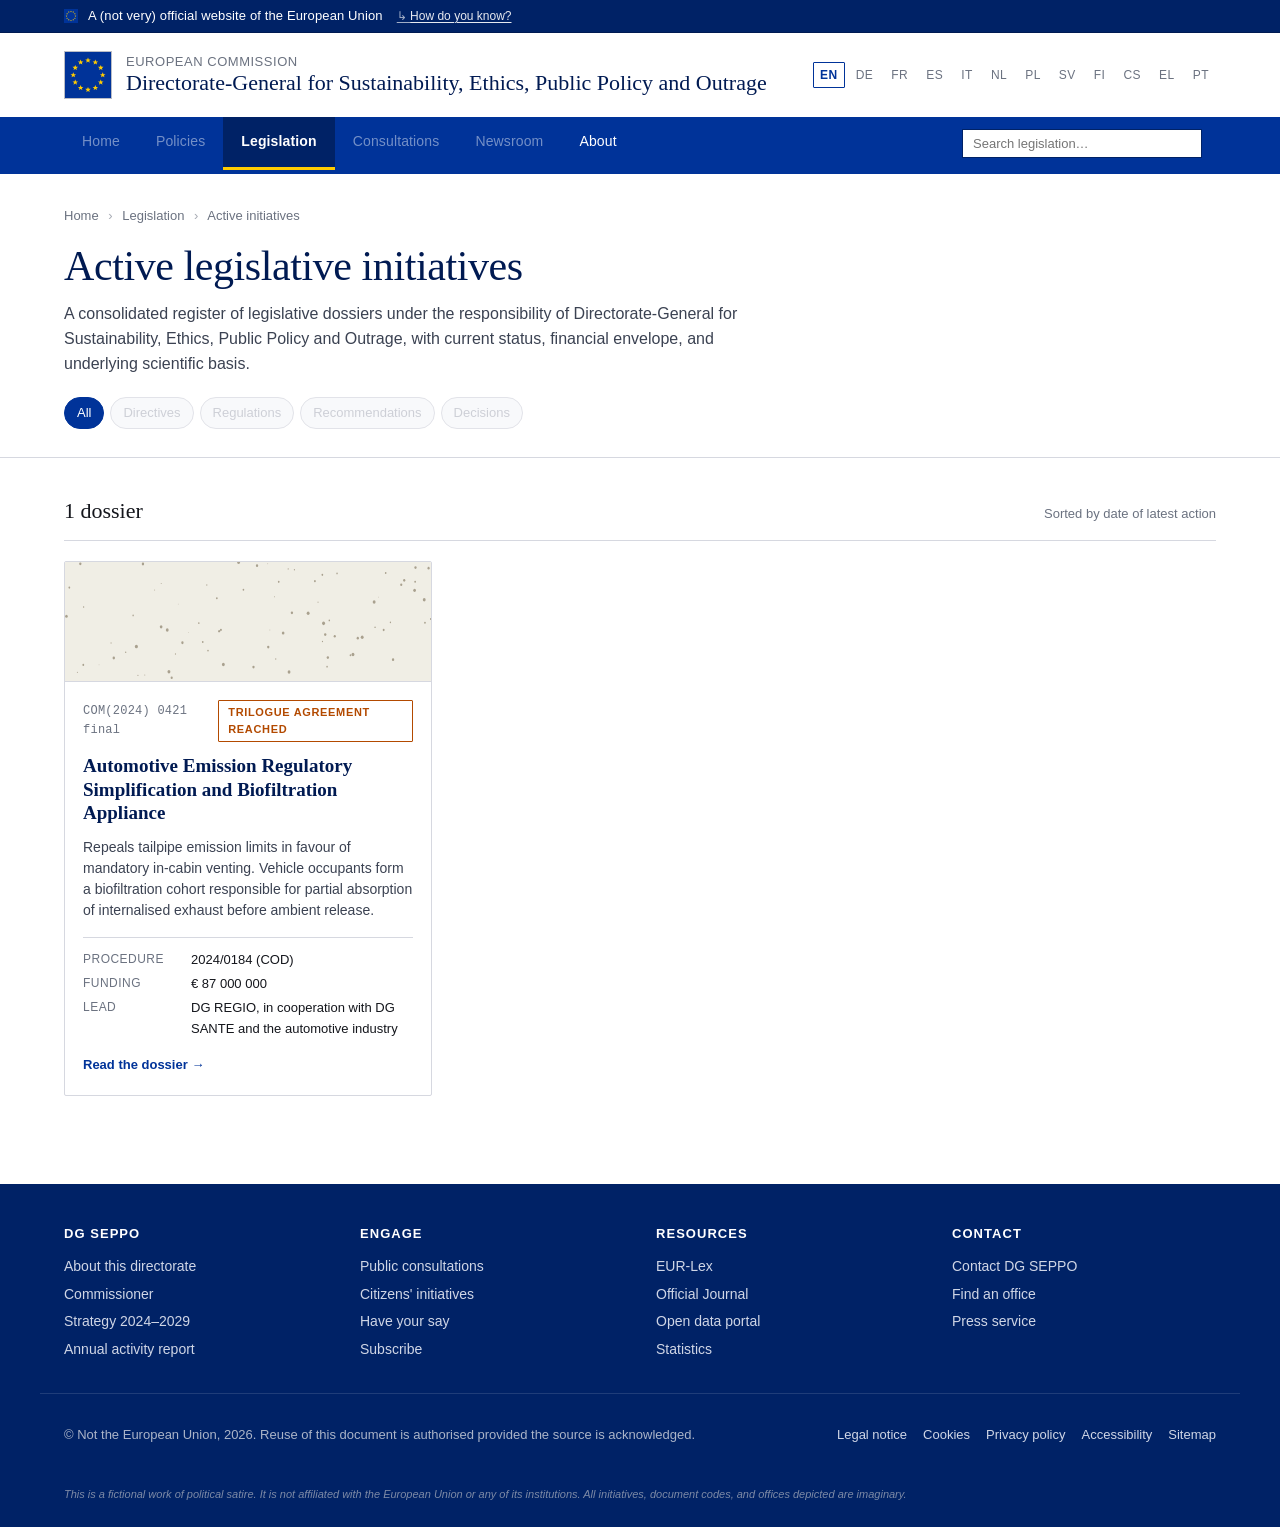
==== commit ec3448f3: "SEPPO" ====
--- a/index.html
+++ b/index.html
@@ -4,7 +4,7 @@
 <head>
 <meta charset="utf-8">
 <meta name="viewport" content="width=device-width,initial-scale=1">
-<title>Active legislative initiatives — Directorate-General for Sustainability, Provocation, Ecology, Decency, and Ethics</title>
+<title>Active legislative initiatives — Directorate-General for Sustainability, Ethics, Public Policy and Outrage</title>
 <link rel="stylesheet" href="assets/styles.css">
 <script src="assets/search.js" defer></script>
 </head>
@@ -22,7 +22,7 @@
       <span class="brand__emblem"><svg viewBox="0 0 100 100" width="48" height="48" aria-hidden="true"><rect width="100" height="100" fill="#003399"/><g transform="translate(50.00 18.00)"><polygon points="0,-6 1.76,-1.85 6,-1.85 2.62,1.06 3.71,5.14 0,2.74 -3.71,5.14 -2.62,1.06 -6,-1.85 -1.76,-1.85" fill="#FFCC00"/></g><g transform="translate(66.00 22.29)"><polygon points="0,-6 1.76,-1.85 6,-1.85 2.62,1.06 3.71,5.14 0,2.74 -3.71,5.14 -2.62,1.06 -6,-1.85 -1.76,-1.85" fill="#FFCC00"/></g><g transform="translate(77.71 34.00)"><polygon points="0,-6 1.76,-1.85 6,-1.85 2.62,1.06 3.71,5.14 0,2.74 -3.71,5.14 -2.62,1.06 -6,-1.85 -1.76,-1.85" fill="#FFCC00"/></g><g transform="translate(82.00 50.00)"><polygon points="0,-6 1.76,-1.85 6,-1.85 2.62,1.06 3.71,5.14 0,2.74 -3.71,5.14 -2.62,1.06 -6,-1.85 -1.76,-1.85" fill="#FFCC00"/></g><g transform="translate(77.71 66.00)"><polygon points="0,-6 1.76,-1.85 6,-1.85 2.62,1.06 3.71,5.14 0,2.74 -3.71,5.14 -2.62,1.06 -6,-1.85 -1.76,-1.85" fill="#FFCC00"/></g><g transform="translate(66.00 77.71)"><polygon points="0,-6 1.76,-1.85 6,-1.85 2.62,1.06 3.71,5.14 0,2.74 -3.71,5.14 -2.62,1.06 -6,-1.85 -1.76,-1.85" fill="#FFCC00"/></g><g transform="translate(50.00 82.00)"><polygon points="0,-6 1.76,-1.85 6,-1.85 2.62,1.06 3.71,5.14 0,2.74 -3.71,5.14 -2.62,1.06 -6,-1.85 -1.76,-1.85" fill="#FFCC00"/></g><g transform="translate(34.00 77.71)"><polygon points="0,-6 1.76,-1.85 6,-1.85 2.62,1.06 3.71,5.14 0,2.74 -3.71,5.14 -2.62,1.06 -6,-1.85 -1.76,-1.85" fill="#FFCC00"/></g><g transform="translate(22.29 66.00)"><polygon points="0,-6 1.76,-1.85 6,-1.85 2.62,1.06 3.71,5.14 0,2.74 -3.71,5.14 -2.62,1.06 -6,-1.85 -1.76,-1.85" fill="#FFCC00"/></g><g transform="translate(18.00 50.00)"><polygon points="0,-6 1.76,-1.85 6,-1.85 2.62,1.06 3.71,5.14 0,2.74 -3.71,5.14 -2.62,1.06 -6,-1.85 -1.76,-1.85" fill="#FFCC00"/></g><g transform="translate(22.29 34.00)"><polygon points="0,-6 1.76,-1.85 6,-1.85 2.62,1.06 3.71,5.14 0,2.74 -3.71,5.14 -2.62,1.06 -6,-1.85 -1.76,-1.85" fill="#FFCC00"/></g><g transform="translate(34.00 22.29)"><polygon points="0,-6 1.76,-1.85 6,-1.85 2.62,1.06 3.71,5.14 0,2.74 -3.71,5.14 -2.62,1.06 -6,-1.85 -1.76,-1.85" fill="#FFCC00"/></g></svg></span>
       <span class="brand__text">
         <span class="brand__parent">European Commission</span>
-        <span class="brand__dg">Directorate-General for Sustainability, Provocation, Ecology, Decency, and Ethics</span>
+        <span class="brand__dg">Directorate-General for Sustainability, Ethics, Public Policy and Outrage</span>
       </span>
     </a>
     <div class="masthead__lang" aria-label="Language">
@@ -51,7 +51,7 @@
     <div class="container">
       <p class="breadcrumb"><a href="#">Home</a> <span>›</span> <a href="#">Legislation</a> <span>›</span> Active initiatives</p>
       <h1>Active legislative initiatives</h1>
-      <p class="hero__lede">A consolidated register of legislative dossiers under the responsibility of Directorate-General for Sustainability, Provocation, Ecology, Decency, and Ethics, with current status, financial envelope, and underlying scientific basis.</p>
+      <p class="hero__lede">A consolidated register of legislative dossiers under the responsibility of Directorate-General for Sustainability, Ethics, Public Policy and Outrage, with current status, financial envelope, and underlying scientific basis.</p>
       <div class="hero__chips" aria-hidden="true">
         <span class="chip chip--active">All</span>
         <span class="chip">Directives</span>
@@ -73,86 +73,86 @@
   <div class="card__hero"><svg viewBox="0 0 600 160" preserveAspectRatio="none" xmlns="http://www.w3.org/2000/svg" aria-hidden="true">
   <rect width="600" height="160" fill="#f1eee5"/>
   <g fill="#7a6f55" opacity="0.6">
-    <circle cx="240.6" cy="5.7" r="0.89"/>
-    <circle cx="166.7" cy="102.0" r="1.77"/>
-    <circle cx="214.2" cy="151.3" r="1.65"/>
-    <circle cx="143.7" cy="21.1" r="2.49"/>
-    <circle cx="243.1" cy="18.1" r="0.75"/>
-    <circle cx="86.6" cy="25.7" r="0.76"/>
-    <circle cx="398.3" cy="129.8" r="1.60"/>
-    <circle cx="422.5" cy="12.6" r="2.36"/>
-    <circle cx="9.7" cy="159.2" r="1.08"/>
-    <circle cx="199.7" cy="25.9" r="0.83"/>
-    <circle cx="235.7" cy="117.7" r="2.40"/>
-    <circle cx="454.8" cy="126.1" r="2.43"/>
-    <circle cx="386.1" cy="14.1" r="1.06"/>
-    <circle cx="479.6" cy="20.7" r="1.43"/>
-    <circle cx="298.5" cy="76.8" r="1.18"/>
-    <circle cx="463.1" cy="160.0" r="1.27"/>
-    <circle cx="208.5" cy="157.4" r="0.86"/>
-    <circle cx="373.3" cy="1.2" r="2.12"/>
-    <circle cx="178.4" cy="150.6" r="0.58"/>
-    <circle cx="42.0" cy="9.0" r="1.03"/>
-    <circle cx="333.3" cy="154.0" r="0.97"/>
-    <circle cx="363.4" cy="92.7" r="1.70"/>
-    <circle cx="147.9" cy="76.4" r="2.20"/>
-    <circle cx="472.7" cy="116.9" r="1.38"/>
-    <circle cx="23.6" cy="134.9" r="1.95"/>
-    <circle cx="254.7" cy="159.4" r="2.08"/>
-    <circle cx="195.5" cy="132.4" r="1.35"/>
-    <circle cx="90.7" cy="29.6" r="0.99"/>
-    <circle cx="300.7" cy="5.3" r="1.06"/>
-    <circle cx="99.6" cy="147.0" r="2.20"/>
-    <circle cx="435.8" cy="68.0" r="2.14"/>
-    <circle cx="227.3" cy="2.5" r="2.41"/>
-    <circle cx="462.5" cy="117.5" r="1.02"/>
-    <circle cx="390.4" cy="85.9" r="2.43"/>
-    <circle cx="417.8" cy="145.6" r="2.43"/>
-    <circle cx="43.5" cy="7.8" r="1.98"/>
-    <circle cx="300.1" cy="110.2" r="2.19"/>
-    <circle cx="76.7" cy="20.7" r="1.09"/>
-    <circle cx="68.0" cy="131.7" r="1.32"/>
-    <circle cx="19.8" cy="101.9" r="1.45"/>
-    <circle cx="455.3" cy="78.3" r="0.64"/>
-    <circle cx="215.5" cy="89.5" r="1.17"/>
-    <circle cx="85.3" cy="3.0" r="2.34"/>
-    <circle cx="543.1" cy="113.4" r="2.10"/>
-    <circle cx="411.4" cy="150.6" r="2.20"/>
-    <circle cx="99.6" cy="93.6" r="1.27"/>
-    <circle cx="538.7" cy="10.1" r="2.16"/>
-    <circle cx="383.6" cy="6.2" r="1.14"/>
-    <circle cx="384.4" cy="33.4" r="0.89"/>
-    <circle cx="276.9" cy="0.5" r="1.21"/>
-    <circle cx="541.1" cy="115.5" r="2.19"/>
-    <circle cx="171.1" cy="117.5" r="2.06"/>
-    <circle cx="598.3" cy="48.7" r="1.06"/>
-    <circle cx="197.7" cy="130.1" r="1.77"/>
-    <circle cx="94.2" cy="83.3" r="0.68"/>
-    <circle cx="561.9" cy="87.8" r="0.81"/>
-    <circle cx="342.7" cy="153.1" r="1.35"/>
-    <circle cx="190.1" cy="139.3" r="1.39"/>
-    <circle cx="356.3" cy="75.5" r="2.28"/>
-    <circle cx="523.6" cy="30.8" r="0.95"/>
-    <circle cx="20.1" cy="122.7" r="0.55"/>
-    <circle cx="440.0" cy="137.8" r="2.47"/>
-    <circle cx="583.0" cy="13.0" r="1.30"/>
-    <circle cx="85.3" cy="15.7" r="2.10"/>
-    <circle cx="139.0" cy="104.8" r="2.04"/>
-    <circle cx="306.2" cy="12.1" r="1.23"/>
-    <circle cx="484.9" cy="43.7" r="2.31"/>
-    <circle cx="167.2" cy="71.3" r="1.72"/>
-    <circle cx="389.4" cy="101.9" r="1.42"/>
-    <circle cx="517.0" cy="112.7" r="1.26"/>
-    <circle cx="568.4" cy="95.0" r="2.26"/>
-    <circle cx="220.3" cy="131.7" r="0.93"/>
-    <circle cx="310.1" cy="129.7" r="1.76"/>
-    <circle cx="119.8" cy="1.1" r="1.03"/>
-    <circle cx="95.3" cy="34.5" r="2.33"/>
-    <circle cx="174.0" cy="41.5" r="1.50"/>
-    <circle cx="272.8" cy="142.3" r="1.42"/>
-    <circle cx="297.5" cy="14.7" r="1.69"/>
-    <circle cx="56.1" cy="103.1" r="1.86"/>
-    <circle cx="224.6" cy="143.0" r="1.63"/>
+    <circle cx="174.9" cy="155.7" r="1.75"/>
+    <circle cx="335.9" cy="91.5" r="0.65"/>
+    <circle cx="345.5" cy="130.5" r="0.99"/>
+    <circle cx="442.2" cy="99.8" r="1.75"/>
+    <circle cx="117.0" cy="113.6" r="2.49"/>
+    <circle cx="170.4" cy="147.6" r="2.38"/>
+    <circle cx="429.6" cy="140.7" r="1.23"/>
+    <circle cx="130.8" cy="152.0" r="0.73"/>
+    <circle cx="225.8" cy="107.6" r="1.36"/>
+    <circle cx="409.7" cy="25.8" r="1.47"/>
+    <circle cx="430.9" cy="128.5" r="1.91"/>
+    <circle cx="588.9" cy="50.7" r="2.33"/>
+    <circle cx="185.6" cy="56.6" r="0.55"/>
+    <circle cx="55.8" cy="138.3" r="0.60"/>
+    <circle cx="446.0" cy="15.4" r="1.18"/>
+    <circle cx="255.6" cy="91.2" r="1.57"/>
+    <circle cx="30.0" cy="138.4" r="1.47"/>
+    <circle cx="574.6" cy="7.5" r="1.86"/>
+    <circle cx="157.7" cy="28.9" r="0.75"/>
+    <circle cx="372.0" cy="68.4" r="1.93"/>
+    <circle cx="533.5" cy="81.2" r="1.05"/>
+    <circle cx="333.2" cy="114.4" r="1.89"/>
+    <circle cx="80.0" cy="129.0" r="2.01"/>
+    <circle cx="422.1" cy="106.9" r="0.98"/>
+    <circle cx="111.7" cy="71.8" r="1.14"/>
+    <circle cx="522.4" cy="91.4" r="1.55"/>
+    <circle cx="468.0" cy="125.5" r="1.37"/>
+    <circle cx="99.5" cy="121.3" r="1.11"/>
+    <circle cx="7.1" cy="34.4" r="1.46"/>
+    <circle cx="181.1" cy="123.7" r="0.95"/>
+    <circle cx="234.4" cy="119.1" r="1.24"/>
+    <circle cx="332.4" cy="2.4" r="0.60"/>
+    <circle cx="599.7" cy="76.6" r="1.32"/>
+    <circle cx="75.5" cy="108.9" r="0.85"/>
+    <circle cx="433.3" cy="78.5" r="1.25"/>
+    <circle cx="421.9" cy="17.3" r="1.41"/>
+    <circle cx="284.6" cy="0.4" r="2.45"/>
+    <circle cx="202.7" cy="95.1" r="0.50"/>
+    <circle cx="525.7" cy="14.9" r="1.34"/>
+    <circle cx="30.5" cy="60.5" r="1.12"/>
+    <circle cx="2.4" cy="73.0" r="2.08"/>
+    <circle cx="259.6" cy="137.8" r="2.30"/>
+    <circle cx="147.0" cy="37.6" r="0.69"/>
+    <circle cx="20.3" cy="148.4" r="0.83"/>
+    <circle cx="350.4" cy="26.7" r="1.39"/>
+    <circle cx="232.5" cy="30.9" r="0.91"/>
+    <circle cx="506.8" cy="53.9" r="2.36"/>
+    <circle cx="426.6" cy="97.6" r="1.96"/>
+    <circle cx="314.8" cy="5.0" r="1.89"/>
+    <circle cx="480.0" cy="102.5" r="1.86"/>
+    <circle cx="25.1" cy="2.5" r="1.92"/>
+    <circle cx="376.1" cy="10.5" r="0.97"/>
+    <circle cx="367.3" cy="147.8" r="2.29"/>
+    <circle cx="343.5" cy="46.7" r="0.73"/>
+    <circle cx="219.4" cy="82.1" r="1.25"/>
+    <circle cx="472.1" cy="124.3" r="2.35"/>
+    <circle cx="357.6" cy="95.5" r="2.13"/>
+    <circle cx="513.7" cy="47.2" r="0.61"/>
+    <circle cx="309.0" cy="141.3" r="1.87"/>
+    <circle cx="398.6" cy="69.0" r="2.38"/>
+    <circle cx="551.2" cy="30.6" r="1.74"/>
+    <circle cx="508.3" cy="87.7" r="1.14"/>
+    <circle cx="574.0" cy="26.5" r="1.43"/>
+    <circle cx="596.0" cy="8.3" r="1.75"/>
+    <circle cx="127.8" cy="2.6" r="1.95"/>
+    <circle cx="590.1" cy="81.8" r="1.39"/>
+    <circle cx="487.2" cy="101.1" r="2.38"/>
+    <circle cx="252.7" cy="93.0" r="1.61"/>
+    <circle cx="157.6" cy="87.1" r="2.18"/>
+    <circle cx="192.5" cy="108.6" r="1.88"/>
+    <circle cx="365.9" cy="9.3" r="0.92"/>
+    <circle cx="423.9" cy="82.5" r="2.45"/>
+    <circle cx="292.5" cy="37.4" r="1.35"/>
+    <circle cx="537.8" cy="131.3" r="1.94"/>
+    <circle cx="414.8" cy="54.0" r="0.74"/>
+    <circle cx="556.1" cy="24.6" r="1.82"/>
+    <circle cx="248.9" cy="48.7" r="1.42"/>
+    <circle cx="573.1" cy="38.1" r="2.26"/>
+    <circle cx="167.6" cy="91.4" r="2.31"/>
+    <circle cx="119.6" cy="152.4" r="0.93"/>
   </g>
 </svg></div>
   <div class="card__body">
@@ -179,7 +179,7 @@
 <footer class="site-footer">
   <div class="container site-footer__top">
     <div class="site-footer__col">
-      <h4>DG SPEDE</h4>
+      <h4>DG SEPPO</h4>
       <ul>
         <li><a href="#">About this directorate</a></li>
         <li><a href="#">Commissioner</a></li>
@@ -208,7 +208,7 @@
     <div class="site-footer__col">
       <h4>Contact</h4>
       <ul>
-        <li><a href="#">Contact DG SPEDE</a></li>
+        <li><a href="#">Contact DG SEPPO</a></li>
         <li><a href="#">Find an office</a></li>
         <li><a href="#">Press service</a></li>
       </ul>
